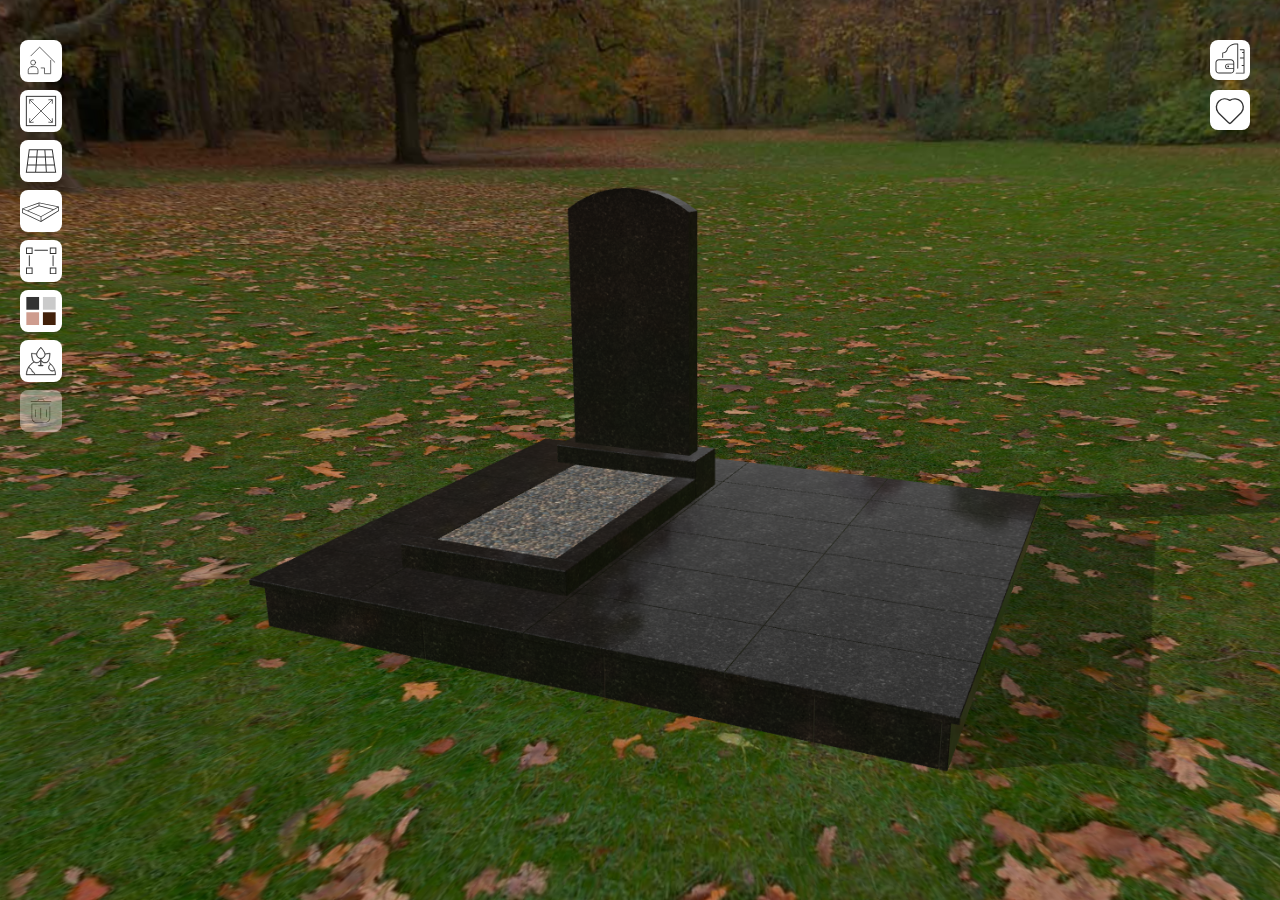
==== index.html @ 5f397a5a "fix" ====
<!DOCTYPE html>
<html lang="en">
<head>
    <meta charset="UTF-8">
    <meta name="viewport" content="width=device-width, initial-scale=1, maximum-scale=1">
    <meta http-equiv="X-UA-Compatible" content="ie=edge">
    <link rel="stylesheet" href="css/style.css">
    <link rel="stylesheet" href="css/normalize.css">
    <title></title>
</head>
<body>

<div id="container">
    <div class="main-menu-container">
        <div class="main-menu-item" id="button-favorite" data-menu="menu-section1">
            <div class="main-menu-item-icon">
                <img src="img/svg/menu1.svg" alt="1">
            </div>
            <div class="main-menu-item-desc">Личный кабинет</div>
        </div>
        <div class="main-menu-item" data-menu="menu-section2">
            <div class="main-menu-item-icon">
                <img src="img/svg/menu2.svg" alt="2">
            </div>
            <div class="main-menu-item-desc">Размер участка</div>
        </div>
        <div class="main-menu-item" data-menu="menu-section3">
            <div class="main-menu-item-icon">
                <img src="img/svg/menu3.svg" alt="3">
            </div>
            <div class="main-menu-item-desc">Раскладка плитки</div>
        </div>
        <div class="main-menu-item" data-menu="menu-section4">
            <div class="main-menu-item-icon">
                <img src="img/svg/menu4.svg" alt="4">
            </div>
            <div class="main-menu-item-desc">Торец заливки</div>
        </div>
        <div class="main-menu-item" data-menu="menu-section5">
            <div class="main-menu-item-icon">
                <img src="img/svg/menu5.svg" alt="5">
            </div>
            <div class="main-menu-item-desc">Вид ограды</div>
        </div>
        <div class="main-menu-item" data-menu="menu-section6">
            <div class="main-menu-item-icon">
                <img src="img/svg/menu6.svg" alt="6">
            </div>
            <div class="main-menu-item-desc">Цвет гранита</div>
        </div>
        <div class="main-menu-item js-toggle">
            <div class="main-menu-item-icon">
                <img src="img/svg/menu7.svg" alt="7">
            </div>
            <div class="main-menu-item-desc">Фон окружения</div>
        </div>
        <div class="main-menu-item disabled" data-menu="menu-section8">
            <div class="main-menu-item-icon">
                <img src="img/svg/menu8.svg" alt="8">
            </div>
            <div class="main-menu-item-desc">Корзина</div>
        </div>
    </div>

    <div class="menu"> 
        <div class="menu-block scroll-container" id="menu-section1">
            <div class="top-flex">
                <p class="name-text">Парфёнова Ирина Сергеевна</p>
                <button class="button-primary button-fit shad">Выйти</button>
            </div>
            <div class="input-wrapper">
                <label>Клиент <span>|</span></label>
                <input type="text" value="+7 (925) 145-89-29" placeholder="+7 (925) 145-89-29">
            </div>
            <button class="button-primary button-fit">Начать работу с клиентом</button>
            <div class="favorite-accordion">
                <div class="favorite-accordion-head">
                    <img src="img/svg/favlg.svg" alt="">
                    <p>Избранное клиента</p>
                    <img class="rotate-chev" src="img/svg/chevron.svg" alt="">
                </div>
                <div class="favorite-accordion-dropdown scroll-container">
                    <div class="favorite-accordion-item">
                        <div class="favorite-accordion-info">
                            <img src="img/prev-item.png" alt="" class="prev">
                            <div>
                                <p>№00000000</p>
                                <p>г. Нижний новгород</p>
                            </div>
                            <span>ПР №123</span>
                        </div>
                        <div class="absolute-loader active">
                            <div class="loader-line"></div>
                        </div>
                        <div class="favorite-accordion-actions">
                            <button class="icon-button">
                                <img src="img/svg/1C-icon.svg" alt="Предрасчет">
                                Предрасчет
                            </button>
                            <button class="icon-button disabled">
                                <img class="sm" src="img/svg/share-icon.svg" alt="Отправить клиенту">
                                Отправить клиенту
                            </button>
                            <button class="icon-button">
                                <img src="img/svg/delete.svg" alt="Удалить">
                                Удалить
                            </button>
                        </div>
                        <div class="favorite-accordion-price">                        
                            <button class="price-visible-button"></button>
                            <div class="favorite-item-price">
                                <span class="price">119 781 ₽</span>
                                <span class="price-prev">160 915 ₽</span>
                                <span class="price-act">- 13 751 ₽</span>
                                <span class="price-percent">- 25 %</span>
                            </div>
                        </div>
                        <div class="favorite-accordion-input">
                            <div class="input-wrapper input-border">
                                <label>Комментарий <span>|</span></label>
                                <input type="text" value="клиент ушел подумать" placeholder="" readonly>
                            </div>
                            <div class="textarea-wrapper">
                                <textarea class="textarea" rows="6" maxlength="255"></textarea>
                                <div class="char-counter">0/255</div>
                            </div>
                        </div>
                    </div>
                    <div class="separate"></div>
                    <div class="favorite-accordion-item">
                        <div class="favorite-accordion-info">
                            <img src="img/prev-item.png" alt="" class="prev">
                            <div>
                                <p>№00000000</p>
                                <p>г. Нижний новгород</p>
                            </div>
                            <span class="edit">ПР №___</span>
                        </div>
                        <div class="absolute-loader">
                            <div class="loader-line"></div>
                        </div>
                        <div class="favorite-accordion-actions">
                            <button class="icon-button">
                                <img src="img/svg/1C-icon.svg" alt="Предрасчет">
                                Предрасчет
                            </button>
                            <button class="icon-button disabled">
                                <img class="sm" src="img/svg/share-icon.svg" alt="Отправить клиенту">
                                Отправить клиенту
                            </button>
                            <button class="icon-button disabled">
                                <img src="img/svg/delete.svg" alt="Удалить">
                                Удалить
                            </button>
                        </div>
                        <div class="favorite-accordion-price">                        
                            <button class="price-visible-button"></button>
                            <div class="favorite-item-price">
                                <span class="price">119 781 ₽</span>
                                <span class="price-prev">160 915 ₽</span>
                                <span class="price-act">- 13 751 ₽</span>
                                <span class="price-percent">- 25 %</span>
                            </div>
                        </div>
                        <div class="favorite-accordion-input">
                            <div class="input-wrapper input-border">
                                <label>Комментарий <span>|</span></label>
                                <input type="text" value="клиент ушел подумать" placeholder="" readonly>
                            </div>
                            <div class="textarea-wrapper">
                                <textarea class="textarea" rows="6" maxlength="255"></textarea>
                                <div class="char-counter">0/255</div>
                            </div>
                        </div>
                    </div>
                    <div class="separate"></div>
                    <div class="favorite-accordion-item">
                        <div class="favorite-accordion-info">
                            <img src="img/prev-item.png" alt="" class="prev">
                            <div>
                                <p>№00000000</p>
                                <p>г. Нижний новгород</p>
                            </div>
                            <span>ПР №123</span>
                        </div>
                        <div class="absolute-loader">
                            <div class="loader-line"></div>
                        </div>
                        <div class="favorite-accordion-actions">
                            <button class="icon-button">
                                <img src="img/svg/1C-icon.svg" alt="Предрасчет">
                                Предрасчет
                            </button>
                            <button class="icon-button">
                                <img class="sm" src="img/svg/share-icon.svg" alt="Отправить клиенту">
                                Отправить клиенту
                            </button>
                            <button class="icon-button">
                                <img src="img/svg/delete.svg" alt="Удалить">
                                Удалить
                            </button>
                        </div>
                        <div class="favorite-accordion-price">                        
                            <button class="price-visible-button"></button>
                            <div class="favorite-item-price">
                                <span class="price">119 781 ₽</span>
                                <span class="price-prev">160 915 ₽</span>
                                <span class="price-act">- 13 751 ₽</span>
                                <span class="price-percent">- 25 %</span>
                            </div>
                        </div>
                        <div class="favorite-accordion-input">
                            <div class="input-wrapper input-border">
                                <label>Комментарий <span>|</span></label>
                                <input type="text" value="клиент ушел подумать" placeholder="" readonly>
                            </div>
                            <div class="textarea-wrapper">
                                <textarea class="textarea" rows="7" maxlength="255"></textarea>
                                <div class="char-counter">0/255</div>
                            </div>
                        </div>
                    </div>
                </div>
            </div>
        </div>

        <div class="menu-block scroll-container" id="menu-section2">
            <div class="top-flex">
                <p class="menu-title">Размер участка</p>
            </div>
            <div class="scroll-container">
                <div class="radio-item">
                    <input type="radio" name="ms2-i1" id="ms2-i1" class="hidden">
                    <label for="ms2-i1" class="radio-content">120х180</label>
                </div>
                <div class="radio-item">
                    <input type="radio" name="ms2-i1" id="ms2-i2" class="hidden">
                    <label for="ms2-i2" class="radio-content">120х210</label>
                </div>
                <div class="radio-item">
                    <input type="radio" name="ms2-i1" id="ms2-i3" class="hidden">
                    <label for="ms2-i3" class="radio-content">150х200</label>
                </div>
                <div class="radio-item">
                    <input type="radio" name="ms2-i1" id="ms2-i4" class="hidden">
                    <label for="ms2-i4" class="radio-content">150х240</label>
                </div>
                <div class="radio-item">
                    <input type="radio" name="ms2-i1" id="ms2-i5" class="hidden">
                    <label for="ms2-i5" class="radio-content">180х200</label>
                </div>
                <div class="radio-item">
                    <input type="radio" name="ms2-i1" id="ms2-i6" class="hidden">
                    <label for="ms2-i6" class="radio-content">180х210</label>
                </div>
                <div class="radio-item">
                    <input type="radio" name="ms2-i1" id="ms2-i7" class="hidden">
                    <label for="ms2-i7" class="radio-content">180х220</label>
                </div>
                <div class="radio-item">
                    <input type="radio" name="ms2-i1" id="ms2-i8" class="hidden">
                    <label for="ms2-i8" class="radio-content">180х240</label>
                </div>
                <div class="radio-item">
                    <input type="radio" name="ms2-i1" id="ms2-i9" class="hidden">
                    <label for="ms2-i9" class="radio-content">200х200</label>
                </div>
                <div class="radio-item">
                    <input type="radio" name="ms2-i1" id="ms2-i10" class="hidden">
                    <label for="ms2-i10" class="radio-content">200х250</label>
                </div>
                <div class="radio-item">
                    <input type="radio" name="ms2-i1" id="ms2-i11" class="hidden">
                    <label for="ms2-i11" class="radio-content">210х180</label>
                </div>
                <div class="radio-item">
                    <input type="radio" name="ms2-i1" id="ms2-i12" class="hidden">
                    <label for="ms2-i12" class="radio-content">210х240</label>
                </div>
                <div class="radio-item">
                    <input type="radio" name="ms2-i1" id="ms2-i13" class="hidden">
                    <label for="ms2-i13" class="radio-content">210х300</label>
                </div>
                <div class="radio-item">
                    <input type="radio" name="ms2-i1" id="ms2-i14" class="hidden">
                    <label for="ms2-i14" class="radio-content">220х180</label>
                </div>
                <div class="radio-item">
                    <input type="radio" name="ms2-i1" id="ms2-i15" class="hidden">
                    <label for="ms2-i15" class="radio-content">220х220</label>
                </div>
                <div class="radio-item">
                    <input type="radio" name="ms2-i1" id="ms2-i16" class="hidden">
                    <label for="ms2-i16" class="radio-content">240х240</label>
                </div>
                <div class="radio-item">
                    <input type="radio" name="ms2-i1" id="ms2-i17" class="hidden">
                    <label for="ms2-i17" class="radio-content">240х300</label>
                </div>
                <div class="radio-item">
                    <input type="radio" name="ms2-i1" id="ms2-i18" class="hidden">
                    <label for="ms2-i18" class="radio-content">300х210</label>
                </div>
                <div class="radio-item">
                    <input type="radio" name="ms2-i1" id="ms2-i19" class="hidden">
                    <label for="ms2-i19" class="radio-content">90х180</label>
                </div>
                <div class="radio-item">
                    <input type="radio" name="ms2-i1" id="ms2-i20" class="hidden">
                    <label for="ms2-i20" class="radio-content">ГБ</label>
                </div>
                <div class="radio-item">
                    <input type="radio" name="ms2-i1" id="ms2-i21" class="hidden">
                    <label for="ms2-i21" class="radio-content">тестовый</label>
                </div>
            </div>
        </div>

        <div class="menu-block scroll-container" id="menu-section3">
            <div class="top-flex">
                <p class="menu-title">Раскладка плитки</p>
            </div>
            <div class="scroll-container">
                <div class="accordion">
                    <div class="accordion-head">
                        <span>240х300 Плитка SLOTTED</span>
                    </div>
                    <div class="accordion-dropdown">            
                       <div class="radio-item">
                            <input type="radio" name="ms3-i1" id="ms3-i1" class="hidden">
                            <label for="ms3-i1" class="radio-content">
                                240х300 Плитка стиль1 SLOTTED
                                <img src="https://test3d.danila-master.ru/uploads/images/86804ac9a585e7fa41c1060f35cc30b1.png" alt="">
                            </label>
                        </div>
                        <div class="radio-item">
                            <input type="radio" name="ms3-i1" id="ms3-i2" class="hidden">
                            <label for="ms3-i2" class="radio-content">
                                240х300 Плитка стиль2 SLOTTED
                                <img src="https://test3d.danila-master.ru/uploads/images/86804ac9a585e7fa41c1060f35cc30b1.png" alt="">
                            </label>
                        </div>
                        <div class="radio-item">
                            <input type="radio" name="ms3-i1" id="ms3-i3" class="hidden">
                            <label for="ms3-i3" class="radio-content">
                                240х300 Плитка стиль1 отзеркален SLOTTED
                                <img src="https://test3d.danila-master.ru/uploads/images/86804ac9a585e7fa41c1060f35cc30b1.png" alt="">
                            </label>
                        </div>
                        <div class="radio-item">
                            <input type="radio" name="ms3-i1" id="ms3-i4" class="hidden">
                            <label for="ms3-i4" class="radio-content">
                                240х300 Плитка стиль1 SLOTTED
                                <img src="https://test3d.danila-master.ru/uploads/images/86804ac9a585e7fa41c1060f35cc30b1.png" alt="">
                            </label>
                        </div>
                        <div class="radio-item">
                            <input type="radio" name="ms3-i1" id="ms3-i5" class="hidden">
                            <label for="ms3-i5" class="radio-content">
                                240х300 Плитка стиль3 SLOTTED
                                <img src="https://test3d.danila-master.ru/uploads/images/86804ac9a585e7fa41c1060f35cc30b1.png" alt="">
                            </label>
                        </div>
                        <div class="radio-item">
                            <input type="radio" name="ms3-i1" id="ms3-i6" class="hidden">
                            <label for="ms3-i6" class="radio-content">
                                240х300 Плитка стиль2 SLOTTED
                                <img src="https://test3d.danila-master.ru/uploads/images/86804ac9a585e7fa41c1060f35cc30b1.png" alt="">
                            </label>
                        </div>  
                    </div>
                </div> 
            </div>      
        </div>

        <div class="menu-block scroll-container" id="menu-section4">
            <div class="top-flex">
                <p class="menu-title">Торец заливки</p>
            </div>
            <div class="scroll-container">
                <div class="radio-item">
                    <input type="radio" name="ms4-i1" id="ms4-i1" class="hidden">
                    <label for="ms4-i1" class="radio-content">240х300 облицовка плиткой</label>
                </div>
                <div class="radio-item">
                    <input type="radio" name="ms4-i1" id="ms4-i2" class="hidden">
                    <label for="ms4-i2" class="radio-content">240х300 без облицовки</label>
                </div> 
            </div>  
        </div>

        <div class="menu-block scroll-container" id="menu-section5">
            <div class="menu-block-inner">
                <div class="filter-head">
                    <div class="filter-icon">
                        <img src="img/svg/filter-icon.svg" alt="Фильтр">
                        <span class="filter-count">2</span>
                    </div>
                    <div class="filter-head-text">
                        <span>Открыть фильтр</span>
                        <span>Закрыть фильтр</span>
                    </div>
                    <div class="filter-result-count">
                        <span class="result-count">0 результатов</span>
                        <img src="img/svg/arrow-select.svg" alt="arr">
                    </div>
                </div>
                <div class="filter-form">
                    <form>
                        <div class="form-overflow">
                            <fieldset>
                                <div class="field-head">
                                    <h3>Тип ограды</h3><input class="reset-fieldset" type="reset" value="Сбросить"><img src="img/svg/arrow-select.svg" alt="arr"></div>
                                <div class="field-content">
                                    <div class="field-content-item"><input id="filter_8_0_0" data-filter-id="1" data-id="48" type="checkbox"><label for="filter_8_0_0"><img src="https://test3d.danila-master.ru/uploads/images/tip-ogrady_polnaya_0.png" <span="">Полная</label></div>
                                    <div class="field-content-item"><input id="filter_8_0_1" data-filter-id="1" data-id="49" type="checkbox"><label for="filter_8_0_1"><img src="https://test3d.danila-master.ru/uploads/images/tip-ogrady_ugolki_1.png" <span="">Уголки</label></div>
                                    <div class="field-content-item"><input id="filter_8_0_2" data-filter-id="1" data-id="50" type="checkbox"><label for="filter_8_0_2"><img src="https://test3d.danila-master.ru/uploads/images/tip-ogrady_perila_2.png" <span="">Перила</label></div>
                                    <div class="field-content-item"><input id="filter_8_0_3" data-filter-id="1" data-id="53" type="checkbox"><label for="filter_8_0_3"><img src="https://test3d.danila-master.ru/uploads/images/tip-ogrady_p-obraznaya_3.png" <span="">П-образная</label></div>
                                    <div class="field-content-item"><input id="filter_8_0_4" data-filter-id="1" data-id="56" type="checkbox"><label for="filter_8_0_4"><img src="https://test3d.danila-master.ru/uploads/images/tip-ogrady_tolko-stolbiki_4.png" <span="">Только столбики</label></div>
                                    <div
                                        class="field-content-item"><input id="filter_8_0_5" data-filter-id="1" data-id="57" type="checkbox"><label for="filter_8_0_5"><img src="https://test3d.danila-master.ru/uploads/images/tip-ogrady_s-vxodnoj-gruppoj_5.png" <span="">С входной группой</label>
                                    </div>
                                </div>
                            </fieldset>
                            <fieldset>
                                <div class="field-head">
                                    <h3>Форма балки</h3><input class="reset-fieldset" type="reset" value="Сбросить"><img src="img/svg/arrow-select.svg" alt="arr"></div>
                                <div class="field-content">
                                    <div class="field-content-item"><input id="filter_8_1_0" data-filter-id="2" data-id="51" type="radio" name="filter_8_1"><label for="filter_8_1_0"><span>Прямая</span></label></div>
                                    <div class="field-content-item"><input id="filter_8_1_1" data-filter-id="2" data-id="52" type="radio" name="filter_8_1"><label for="filter_8_1_1"><span>Фигурная</span></label></div>
                                </div>
                            </fieldset>
                            <fieldset>
                                <div class="field-head">
                                    <h3>Крепление балки</h3><input class="reset-fieldset" type="reset" value="Сбросить"><img src="img/svg/arrow-select.svg" alt="arr"></div>
                                <div class="field-content">
                                    <div class="field-content-item"><input id="filter_8_2_0" data-filter-id="3" data-id="58" type="checkbox"><label for="filter_8_2_0"><span>На плитке</span></label></div>
                                    <div class="field-content-item"><input id="filter_8_2_1" data-filter-id="3" data-id="59" type="checkbox"><label for="filter_8_2_1"><span>В подвес</span></label></div>
                                    <div class="field-content-item"><input id="filter_8_2_2" data-filter-id="3" data-id="60" type="checkbox"><label for="filter_8_2_2"><span>В два ряда</span></label></div>
                                </div>
                            </fieldset>
                            <fieldset>
                                <div class="field-head">
                                    <h3>Столбики</h3><input class="reset-fieldset" type="reset" value="Сбросить"><img src="img/svg/arrow-select.svg" alt="arr"></div>
                                <div class="field-content">
                                    <div class="field-content-item"><input id="filter_8_3_0" data-filter-id="4" data-id="61" type="checkbox"><label for="filter_8_3_0"><span>Без столбиков</span></label></div>
                                    <div class="field-content-item"><input id="filter_8_3_1" data-filter-id="4" data-id="62" type="checkbox"><label for="filter_8_3_1"><span>Без откосов</span></label></div>
                                    <div class="field-content-item"><input id="filter_8_3_2" data-filter-id="4" data-id="63" type="checkbox"><label for="filter_8_3_2"><span>С откосами</span></label></div>
                                </div>
                            </fieldset>
                            <fieldset>
                                <div class="field-head">
                                    <h3>Стол / Лавочка</h3><input class="reset-fieldset" type="reset" value="Сбросить"><img src="img/svg/arrow-select.svg" alt="arr"></div>
                                <div class="field-content">
                                    <div class="field-content-item"><input id="filter_8_4_0" data-filter-id="5" data-id="64" type="radio" name="filter_8_4"><label for="filter_8_4_0"><span>Есть</span></label></div>
                                    <div class="field-content-item"><input id="filter_8_4_1" data-filter-id="5" data-id="65" type="radio" name="filter_8_4"><label for="filter_8_4_1"><span>Нет</span></label></div>
                                </div>
                            </fieldset>
                            <fieldset>
                                <div class="field-head">
                                    <h3>Шары</h3><input class="reset-fieldset active" type="reset" value="Сбросить"><img src="img/svg/arrow-select.svg" alt="arr"></div>
                                <div class="field-content">
                                    <div class="field-content-item"><input id="filter_8_5_0" data-filter-id="6" data-id="46" type="radio" name="filter_8_5"><label for="filter_8_5_0"><span>Есть</span></label></div>
                                    <div class="field-content-item"><input id="filter_8_5_1" data-filter-id="6" data-id="47" type="radio" name="filter_8_5"><label for="filter_8_5_1"><span>Нет</span></label></div>
                                </div>
                            </fieldset>
                            <fieldset>
                                <div class="field-head">
                                    <h3>Калитка</h3><input class="reset-fieldset active" type="reset" value="Сбросить"><img src="img/svg/arrow-select.svg" alt="arr"></div>
                                <div class="field-content">
                                    <div class="field-content-item"><input id="filter_8_6_0" data-filter-id="7" data-id="54" type="radio" name="filter_8_6"><label for="filter_8_6_0"><span>Есть</span></label></div>
                                    <div class="field-content-item"><input id="filter_8_6_1" data-filter-id="7" data-id="55" type="radio" name="filter_8_6"><label for="filter_8_6_1"><span>Нет</span></label></div>
                                </div>
                            </fieldset>
                    </div>
                    <div class="form-action">
                        <div class="accept-filter">Применить</div>
                        <input class="reset-filter" type="reset" value="Сбросить всё">
                    </div>
                </form>
                </div>
                <div class="menu-scroll">
                    <div class="radio-item">
                        <input type="radio" name="ms5-i1" id="ms5-i1" class="hidden">
                        <label for="ms5-i1" class="radio-content">
                            <img src="https://test3d.danila-master.ru/uploads/images/6feb339fbfc9281bc091f79b1a52a9ed.png" alt="">
                            2201804 перила 180х220х40
                        </label>
                    </div>
                    <div class="radio-item">
                        <input type="radio" name="ms5-i1" id="ms5-i2" class="hidden">
                        <label for="ms5-i2" class="radio-content">
                            <img src="https://test3d.danila-master.ru/uploads/images/ba093c80cc3328e28f5a382693def1e4.png" alt="">
                            2201805 П-образная 180х220х40
                        </label>
                    </div> 
                    <div class="radio-item">
                        <input type="radio" name="ms5-i1" id="ms5-i3" class="hidden">
                        <label for="ms5-i3" class="radio-content">
                            <img src="https://test3d.danila-master.ru/uploads/images/8c02a76e004f5f04732fc6ba1a618024.png" alt="">
                            2201806 полная 180х220х40
                        </label>
                    </div> 
                    <div class="radio-item">
                        <input type="radio" name="ms5-i1" id="ms5-i4" class="hidden">
                        <label for="ms5-i4" class="radio-content">
                            <img src="https://test3d.danila-master.ru/uploads/images/640ec5e78c3fec9cd3f0d9a5182bddbd.png" alt="">
                            2201807 входная группа 180х220х40
                        </label>
                    </div> 
                    <div class="radio-item">
                        <input type="radio" name="ms5-i1" id="ms5-i5" class="hidden">
                        <label for="ms5-i5" class="radio-content">
                            <img src="https://test3d.danila-master.ru/uploads/images/a9ac281418b9ad86ec18fe6160aca9be.png" alt="">
                            2201808 уголки 180х220х40
                        </label>
                    </div> 
                    <div class="radio-item">
                        <input type="radio" name="ms5-i1" id="ms5-i6" class="hidden">
                        <label for="ms5-i6" class="radio-content">
                            <img src="https://test3d.danila-master.ru/uploads/images/cb4f65076ad309bb0af03d40162bea74.png" alt="">
                            2201809 перила 180х220х40
                        </label>
                    </div> 
                </div>
            </div>
        </div>

        <div class="menu-block scroll-container" id="menu-section6">
            <div class="top-flex">
                <p class="menu-title">Плитка</p>
            </div>  
            <div class="material-actions">                
                <div class="radio-item">
                    <input type="radio" name="ms51-i1" id="ms51-i1" class="hidden" checked>
                    <label for="ms51-i1" class="radio-content">Один материал</label>
                </div>             
                <div class="radio-item">
                    <input type="radio" name="ms51-i1" id="ms51-i2" class="hidden">
                    <label for="ms51-i2" class="radio-content">Разный материал</label>
                </div> 
            </div>
            <div class="scroll-container no-spacing">
                <div class="accordion">
                    <div class="accordion-head">
                        <span>Все детали</span>
                    </div>
                    <div class="accordion-dropdown">            
                        <div class="radio-item">
                            <input type="radio" name="ms52-i1" id="ms52-i1" class="hidden">
                            <label for="ms52-i1" class="radio-content radio-row">
                                <img src="img/material0.png" alt="">
                                Гиббро
                            </label>
                        </div>            
                        <div class="radio-item">
                            <input type="radio" name="ms52-i1" id="ms52-i2" class="hidden">
                            <label for="ms52-i2" class="radio-content radio-row">
                                <img src="img/material1.png" alt="">
                                Винга
                            </label>
                        </div>            
                        <div class="radio-item">
                            <input type="radio" name="ms52-i1" id="ms52-i3" class="hidden">
                            <label for="ms52-i3" class="radio-content radio-row">
                                <img src="img/material2.png" alt="">
                                Димовский
                            </label>
                        </div>           
                        <div class="radio-item">
                            <input type="radio" name="ms52-i1" id="ms52-i4" class="hidden">
                            <label for="ms52-i4" class="radio-content radio-row">
                                <img src="img/material3.png" alt="">
                                Мансуровский
                            </label>
                        </div>    
                        
                    </div>
                </div>
                <div class="accordion">
                    <div class="accordion-head">
                        <span>Затирка</span>
                    </div>
                    <div class="accordion-dropdown">            
                        <div class="radio-item">
                            <input type="radio" name="ms53-i1" id="ms53-i1" class="hidden">
                            <label for="ms53-i1" class="radio-content radio-row">
                                <img src="img/material0.png" alt="">
                                Гиббро
                            </label>
                        </div>            
                        <div class="radio-item">
                            <input type="radio" name="ms53-i1" id="ms53-i2" class="hidden">
                            <label for="ms53-i2" class="radio-content radio-row">
                                <img src="img/material1.png" alt="">
                                Винга
                            </label>
                        </div>            
                        <div class="radio-item">
                            <input type="radio" name="ms53-i1" id="ms53-i3" class="hidden">
                            <label for="ms53-i3" class="radio-content radio-row">
                                <img src="img/material2.png" alt="">
                                Димовский
                            </label>
                        </div>           
                        <div class="radio-item">
                            <input type="radio" name="ms53-i1" id="ms53-i4" class="hidden">
                            <label for="ms53-i4" class="radio-content radio-row">
                                <img src="img/material3.png" alt="">
                                Мансуровский
                            </label>
                        </div>    
                        
                    </div>
                </div>
            </div>        
        </div>

        <div class="menu-block scroll-container" id="menu-section8">
            <div class="top-flex">
                <p class="menu-title">Корзина</p>
            </div>
            
        </div>
    </div>



    <div class="basket-container">
        <div class="basket-head">
            <span>Состав комплекта:</span>
            <div class="basket-select">
                <input type="text" class="basket-input" placeholder="Подразделение выдачи">
                <button>x</button>
            </div>
            <button class="price-visible-button" id="price-visible-button"></button>
            <ul class="basket-select-dropdown">  
                <li>Великий Новгород</li>
                <li>Владимир</li>
                <li>Волгоград</li>
                <li>Воронеж</li>
                <li>Екатеринбург</li>
                <li>Иваново</li>
                <li>Ижевск</li>
                <li>Казань</li>
                <li>Кемерово</li>
                <li>Краснодар</li>
                <li>Липецк</li>
                <li>Москва</li>
                <li>Нижний Новгород</li>
                <li>Новосибирск</li>
                <li>Орёл</li>
                <li>Оренбург</li>
                <li>Пенза</li>
                <li>Пермь</li>
                <li>Ростов-на-Дону</li>
                <li>Рязань</li>
                <li>Самара</li>
                <li>Санкт-Петербург</li>
                <li>Саратов</li>
            </ul>
        </div>
        <div class="basket-inner">
            <div class="basket-item">
                <div class="basket-item-info">
                    <span class="basket-item-title">Элемент комплекса Балка горизонтальная прямая 10*8*85 4х</span>
                    <span class="basket-item-count">7 шт</span>
                </div>
                <div class="basket-item-price">
                    <span class="price">119 781 ₽</span>
                    <span class="price-prev">160 915 ₽</span>
                    <span class="price-act">- 13 751 ₽</span>
                    <span class="price-percent">- 25 %</span>
                </div>
            </div>
            <div class="basket-item">
                <div class="basket-item-info">
                    <span class="basket-item-title">Элемент комплекса Балка горизонтальная прямая 10*8*85 4х</span>
                    <span class="basket-item-count">7 шт</span>
                </div>
                <div class="basket-item-price">
                    <span class="price">119 781 ₽</span>
                    <span class="price-prev">160 915 ₽</span>
                    <span class="price-act">- 13 751 ₽</span>
                    <span class="price-percent">- 25 %</span>
                </div>
            </div>
            <div class="basket-item">
                <div class="basket-item-info">
                    <span class="basket-item-title">Элемент комплекса Шар 10*8*85 4х</span>
                    <span class="basket-item-count">2 шт</span>
                </div>
                <div class="basket-item-price">
                    <span class="price">39 781 ₽</span>
                    <span class="price-prev">60 915 ₽</span>
                    <span class="price-act">- 3 751 ₽</span>
                    <span class="price-percent">- 7 %</span>
                </div>
            </div>
        </div>
        <div class="basket-total">
            <p class="total-price">
                Итого:
                <span id="total-price">69 781</span> ₽                    
            </p>
            <span class="price-prev">156 915 ₽</span>
            <span class="price-act">- 36 715 ₽</span>
            <span class="price-percent">- 35 %</span>
        </div>
    </div>
    
    <div class="base-actions">
        <button class="base-action-button basket-button" id="basket-button">
            <img src="img/svg/icon_sostav.svg" alt="Image" width="30">
            <div class="main-menu-item-desc right-side">Показать состав благоустройства</div>            
        </button>
        <button class="base-action-button favorite-button" id="favorite-button">
            <svg width="25" height="25" viewBox="0 0 26 21" fill="none" xmlns="http://www.w3.org/2000/svg">
                <path d="M12.5051 21.6667L12.3221 21.5482C12.0781 21.3704 11.8341 21.1926 11.5901 21.0148L4.3316 13.963C4.20961 13.8445 4.14861 13.7259 4.02662 13.6074C3.90463 13.4889 3.84363 13.3704 3.72164 13.2519C1.89175 10.763 2.13574 7.32594 4.3316 5.13334C6.58846 3.00001 9.94325 2.76297 12.5051 4.42223C15.0059 2.76297 18.4827 3.05927 20.6786 5.13334C22.8744 7.32594 23.1184 10.763 21.2276 13.1926C21.0446 13.4296 20.8616 13.6667 20.6786 13.9037L13.42 21.0148C13.298 21.1333 13.1761 21.1926 13.0541 21.3111C12.9321 21.4296 12.8101 21.4889 12.6881 21.6074L12.5051 21.6667Z" fill="#FFFFFF" stroke="#333333"/>
            </svg>
            <div class="main-menu-item-desc right-side hover-remove">Удалить из избранного</div>
            <div class="main-menu-item-desc right-side hover-add">Добавить в избранное</div>
        </button>
    </div>
</div>

<script src="js/index.js"></script>
</body>
</html>
---- css/style.css ----
@import "../font/font.css";

body{
    overflow: hidden;
}
body {
    background-image: url('../img/bg.png');
    background-size: cover;
}
.hidden {
    display: none !important;
}

.disabled {
    pointer-events: none !important;
    opacity: 0.4 !important;
}
#container{
    width: 100%;
    height: 100vh;
}

.menu-title {
    font-size: 20px;
}
.main-menu-container {
    display: flex;
    flex-direction: column;
    gap: 8px;
    position: fixed;
    top: 40px;
    left: 20px;
}

.main-menu-container.active .main-menu-item-desc {
    display: none;
}

.main-menu-item-icon,
.main-menu-item-icon img {
    width: 42px;
    height: 42px;
    border-radius: 8px;
}

.main-menu-item {
    display: flex;
    align-items: center;
    max-width: 42px;
    position: relative;
    gap: 16px;
    background-color: #ffffff;
    cursor: pointer;
    border-radius: 8px;
}

.main-menu-item.active {
    background-color: #e6e8ef;
}

.main-menu-item-desc {
    width: 200px;
    height: 42px;
    background-color: #FFFFFF;
    box-shadow: 6px 6px 10px rgba(0, 0, 0, 0.2);
    border-radius: 8px;
    display: flex;
    position: absolute;
    top: 0;
    left: 50px;
    align-items: center;
    justify-content: center;
    opacity: 0;
    pointer-events: none;
    font-size: 16px;
    transform: translateX(5px) translateY(3px);
}
.main-menu-item-desc.right-side {
    transform: translateX(-5px) translateY(-3px);
    right: 50px;
    left: auto;    
}
.main-menu-item:hover .main-menu-item-desc,
.basket-button:hover .main-menu-item-desc,
.favorite-button:hover .main-menu-item-desc  {
    opacity: 1;
    pointer-events: none;
    transform: translateX(0px) translateY(0px);
    transition: 0.3s ease-in-out;
    transition-delay: 0.3s;
}

.favorite-button.active:hover .main-menu-item-desc.hover-add {
    z-index: -1;
}



.main-menu-container:has(.active[data-menu]) .main-menu-item:hover .main-menu-item-desc {
    display: none;
}


.basket-container {
    display: flex;
    flex-direction: column;
    gap: 20px;
    padding: 26px 30px;
    background-color: rgba(255, 255, 255, 0.7);
    position: fixed;
    z-index: 22;
    top: 0;
    right: -550px;
    width: 100%;
    max-width: 550px;
    transition: right 0.4s ease-in-out;
    pointer-events: none;
    height: 100dvh;
}

.basket-container.active {
    right: 0px;
    pointer-events: all;
}


.basket-head {
    position: relative;
    display: flex;
    align-items: center;
    gap: 30px;
    padding: 0 0 24px;
    border-bottom: 1px solid #000;
}

.basket-select {
    position: relative;
    width: 100%;
    max-width: 260px;
}

.basket-select button {
    position: absolute;
    top: 5px;
    height: 10px;
    width: 10px;
    background-color: transparent;
    right: 10px;
    font-size: 16px;
    color: #333333;
    cursor: pointer;
    display: none;
}

.basket-select button.active {
    display: block;
}

.basket-input {
    padding: 10px 20px;
    background-color: #f7f6f6;
    width: 100%;
}

.basket-input::placeholder {
    opacity: 1;
}
.basket-input:focus::placeholder {
    opacity: 0;
}

.basket-select-dropdown {
    display: none;
    position: absolute;
    flex-direction: column;
    top: 62px;
    left: -30px;
    width: calc(100% + 60px);
    height: calc(100dvh - 110px);
    background-color: #FCFCFC;
    padding: 20px 30px;
    gap: 10px;
    overflow-y: auto;
    overflow-x: hidden;
}

.basket-select-dropdown li {
    cursor: pointer;
    font-size: 14px;
}

.basket-select-dropdown li span {
    font-weight: 700;
}

.basket-select-dropdown.active {
    display: flex;
}



.basket-inner {
    display: flex;
    flex-direction: column;
    gap: 26px;
    overflow-x: hidden;
    overflow-y: auto;
    max-height: calc(100dvh - 192px);
    height: calc(100dvh - 192px);
}



.basket-item {
    display: flex;
    flex-direction: column;
    gap: 12px;
}


.basket-item-info {
    display: grid;
    grid-template-columns: 1fr 50px;
    align-items: center;
    gap: 20px;
    cursor: pointer;
}

.basket-item-title {
    padding: 12px 20px;
    text-align: center;
    background-color: #F7F6F6;
    border-radius: 6px;
    font-size: 14px;
    transition: background-color 0.1s ease-in-out; 
}

.radio-item {
    cursor: pointer;
    width: 100%;
}

.radio-content {
    cursor: pointer;
    width: 100%;
    display: flex;
    flex-direction: column;
    align-items: flex-start;
    gap: 6px;
    padding: 8px;
    background-color: transparent;
    border-radius: 4px;
}

.radio-content.radio-row {
    flex-direction: row;
    align-items: center;
    gap: 10px;
}

.radio-content img {
    max-height: 170px;
    object-fit: contain;
}

.radio-item input:checked + .radio-content {
    background-color: rgba(255, 255, 255, 0.6);
    background-image: url("data:image/svg+xml,%3Csvg xmlns='http://www.w3.org/2000/svg' viewBox='0 0 24 24' width='24px' height='24px'%3E%3Cpath d='M 19.980469 5.9902344 A 1.0001 1.0001 0 0 0 19.292969 6.2929688 L 9 16.585938 L 5.7070312 13.292969 A 1.0001 1.0001 0 1 0 4.2929688 14.707031 L 8.2929688 18.707031 A 1.0001 1.0001 0 0 0 9.7070312 18.707031 L 20.707031 7.7070312 A 1.0001 1.0001 0 0 0 19.980469 5.9902344 z'/%3E%3C/svg%3E");
    background-repeat: no-repeat;
    background-size: 20px;
    background-position: bottom 8px right 10px;
}

.radio-item input:checked + .radio-content.radio-row {
    background-position: center right 10px;    
}

.basket-item-info.active .basket-item-title {
    background-color: #E6E8EF;
}

.basket-item-count {
    font-size: 14px;
}

.basket-item .basket-item-price {
    display: none;
    align-items: center;
    gap: 16px;
}

.basket-inner.js-price-visible .basket-item .basket-item-price {
    display: flex;
}

.basket-item-price .price,
.favorite-item-price .price {
    font-size: 16px;
}
.basket-item-price .price-prev,
.favorite-item-price .price-prev {
    font-size: 14px;
    color: #B2B2B2;
    text-decoration: line-through;
}

.basket-item-price .price-act,
.favorite-item-price .price-act {
    font-size: 14px;
    padding: 4px 16px;
    background-color: #E6E8EF;
    border-radius: 16px;
}

.basket-item-price .price-percent,
.favorite-item-price .price-percent {
    font-size: 14px;
    padding: 4px 10px; 
    background-color: #323232;   
    color: #FFFFFF;
    border-radius: 16px;
}

.basket-total {
    display: flex;
    align-items: center;
    gap: 20px;
    height: 45px;
    padding-top: 6px;
}

.basket-total .total-price {
    font-size: 21px;
}

.basket-total .price-prev {
    font-size: 16px;
    color: #B2B2B2;
    text-decoration: line-through;
}

.basket-total .price-act {
    font-size: 16px;
    padding: 4px 16px;
    background-color: #E6E8EF;
    border-radius: 16px;
}

.basket-total .price-percent {
    font-size: 16px;
    padding: 4px 10px; 
    background-color: #E6803D;   
    color: #FFFFFF;
    border-radius: 16px;
}

.favorite-item {
    background-color: #FFFFFF;
    cursor: pointer;
    border: none;
    outline: none;
    position: absolute;
    display: flex;
    align-items: center;
    justify-content: flex-end;
    max-width: 38px;
    gap: 10px;
    background-color: #FFFFFF;
    z-index: 2;
    padding: 1px;
    top: 40px;
    right: 70px;
    border-radius: 4px;
    transition: right 0.4s ease-in-out;
}


.base-actions {
    display: flex;
    flex-direction: column;
    gap: 10px;
    position: fixed;
    top: 40px;
    right: 30px;
    transition: right 0.4s ease-in-out;
}

.base-actions.active {
    right: 560px;
}

.base-action-button {
    cursor: pointer;
    border: none;
    outline: none;
    background-color: #FFFFFF;
    max-width: 40px;
    width: 40px;
    height: 40px;
    padding: 1px;
    border-radius: 8px;
    display: block;
    position: relative;
}

.basket-button:hover {
    background-color: #F6F6F6;
}

.favorite-button svg {
    width: 35px;
    height: 35px;
}
.favorite-button svg path {
    transition: 0.1s ease-in-out;
}

.favorite-button.active svg path,
.favorite-button.active:hover svg path {
    fill: #333333;
    stroke: #333333;
}
.favorite-button:hover svg path {
    fill: #E6E8EF;
    stroke: #E6E8EF;
}
.material-actions {
    display: flex;
    flex-direction: column;
    gap: 10px;
}

.scroll-container {
    display: flex;
    flex-direction: column;
    gap: 20px;
    overflow-x: hidden;
    overflow-y: auto;
    height: calc(100dvh - 60px);
}

.scroll-container.no-spacing {
    gap: 0px;    
}

.menu-block,
.menu-block.scroll-container {
    position: fixed;
    top: 0px;
    left: 80px;
    width: 480px;
    background-color: rgba(255, 255, 255, 0.7);
    padding: 20px 30px 5px;
    display: none;
    z-index: 23;
    height: 100dvh;
    overflow-x: hidden;
    overflow-y: auto;
}

.menu-block.active {
    display: flex;
}

.favorite-accordion-head {
    display: flex;
    gap: 16px;
    align-items: center;
    padding: 10px 20px;
    border-radius: 5px;
    background-color: #fff;
    transition: background-color 300ms ease-in-out;
    cursor: pointer;
    position: relative;
}

.absolute-loader {
    display: flex;
    width: 100%;
    height: 4px;
    background-color: #737373;
    border-radius: 4px;
    position: relative;
    opacity: 0;
}

.loader-line {
    width: 0%;
    height: 4px;
    left: 0;
    border-radius: 4px;
    position: absolute;
    background-color: #d1d1d1;
    animation: loader 2s infinite linear;
}

.absolute-loader.active {
    opacity: 0.9;
}

.absolute-loader.active.loader-line {
    animation: loader 2s infinite linear;
}

@keyframes loader {
    0% {
        width: 0;
        left: 0;
    }
    50% {
        width: 100%;
    }
    100% {
        width: 0;
        right: 0;
        left: auto;
    }
}

.favorite-accordion-head .rotate-chev {
    transition: transform 250ms;
    margin-left: auto;
}

.favorite-accordion.active .favorite-accordion-head {
    background-color: #E6E8EF;
}
.favorite-accordion.active .favorite-accordion-head .rotate-chev{
    transform: rotate(-90deg);
}

.favorite-accordion.active .favorite-accordion-dropdown {
    display: flex;
}

.favorite-accordion-item {
    display: flex;
    flex-direction: column;
    gap: 16px;
}

.favorite-accordion-price {
    display: flex;
    align-items: center;
    gap: 20px;
}

.favorite-item-price {
    display: none;
    align-items: center;
    gap: 5px;
}

.favorite-accordion-price.active .favorite-item-price {
    display: flex;
}

.favorite-accordion-price .price-visible-button {
    margin-left: 0;
}

.favorite-accordion-price.active .price-visible-button {
    background-image: url("data:image/svg+xml,%3Csvg version='1.1' id='Слой_1' xmlns='http://www.w3.org/2000/svg' xmlns:xlink='http://www.w3.org/1999/xlink' x='0px' y='0px' viewBox='0 0 31 38.4' style='enable-background:new 0 0 31 38.4;' xml:space='preserve'%3E%3Cstyle type='text/css'%3E .st0%7Bfill:%23333333;%7D%0A%3C/style%3E%3Cg%3E%3Cpath class='st0' d='M27,7.8h-2.8l-0.4,1H27c1.4,0,2.5,1.1,2.5,2.5v4h-8.3l-0.4,1h8.7v6.5h-9.3c-0.6,0-1.2-0.2-1.7-0.5l-0.4,0.9 c0.6,0.4,1.3,0.6,2.1,0.6h9.3v4c0,1.4-1.1,2.5-2.5,2.5H15.4l-0.4,1h12c1.9,0,3.5-1.6,3.5-3.5V11.3C30.5,9.3,28.9,7.8,27,7.8z'/%3E%3Cpath class='st0' d='M20.9,21c0.8,0,1.5-0.7,1.5-1.5c0-0.8-0.6-1.5-1.5-1.5c-0.3,0-0.6,0.1-0.9,0.3l-0.5,1.4 C19.6,20.4,20.2,21,20.9,21z'/%3E%3Cpath class='st0' d='M21.4,1l-0.9-0.4l-2.8,7.2H4c-1.9,0-3.5,1.6-3.5,3.5v16.4c0,1.9,1.6,3.5,3.5,3.5h4.4L6,37.4l0.9,0.4L21.4,1z M4,30.2c-1.4,0-2.5-1.1-2.5-2.5V11.3c0-1.4,1.1-2.5,2.5-2.5h13.3L8.8,30.2H4z'/%3E%3C/g%3E%3C/svg%3E%0A");
    width: 33px;
    background-size: 30px;
}

.favorite-accordion-dropdown {
    margin-top: 10px;
    padding: 16px;
    border-radius: 5px;
    background-color: #fff;
    display: none;
    flex-direction: column;
    gap: 20px;
    max-height: calc(100dvh - 290px);
}
.separate {
    border-top: 1px solid #000;
}
.favorite-accordion-info {
    display: flex;
    align-items: center;
    gap: 10px;
}

.favorite-accordion-info span {
    background-color: #F2F2F2;
    border-radius: 5px;
    padding: 8px 10px;
    border: 1px solid #F2F2F2;
    margin-left: auto;
}

.favorite-accordion-info span.edit {
    background-color: #fff;
}

.favorite-accordion-actions {
    display: flex;
    align-items: center;
    gap: 10px;
    justify-content: space-between;
}

.icon-button {
    background-color: transparent;
    border: none;
    display: flex;
    flex-direction: column;
    align-items: center;
    gap: 6px;
    max-width: 120px;
}

.icon-button img.sm {
    max-width: 40px;
}

.icon-button.disabled {
    pointer-events: none;
    opacity: 0.3;
}

.favorite-accordion-selects {
    display: none;
    align-items: center;
    gap: 12px;
}

.favorite-accordion-selects .button-primary {
    white-space: nowrap;
}

.favorite-accordion-input {
    display: flex;
    align-items: center;
    gap: 12px;
}

.favorite-accordion-selects.active,
.favorite-accordion-input.active {
    display: flex;
}

.favorite-accordion-input .textarea {
    border: 1px solid #333333;
    background-color: #fff;
    padding: 20px;
    border-radius: 10px;
    width: 100%;
    resize: none;
}

.textarea-wrapper {
    display: none;
    flex-direction: column;
    width: 100%;
    position: relative;
    padding-bottom: 10px;
}

.textarea-wrapper .char-counter {
    position: absolute;
    bottom: -10px;
    right: 0;
    font-size: 14px;
    color: #3b3b3b;
}

.favorite-accordion-input.active .textarea-wrapper {
    display: flex;
}

.favorite-accordion-input.active .input-wrapper {
    display: none;
}

.top-flex {
    display: flex;
    align-items: center;
    justify-content: space-between;
    gap: 10px;
}

.button-hod {
    background-color: #e6e8ef;
    border: none;
    cursor: pointer;
    width: 46px;
    height: 46px;
    padding: 4px;
    position: absolute;
    top: 40px;
    left: 40px;
}

.price-visible-button {
    background-color: transparent;
    cursor: pointer;
    border: none;
    margin-left: auto;
    outline: none;
    width: 30px;
    height: 30px;
    background-repeat: no-repeat;
    background-position: center;
    background-image: url("data:image/svg+xml,%3Csvg version='1.1' id='Слой_1' xmlns='http://www.w3.org/2000/svg' xmlns:xlink='http://www.w3.org/1999/xlink' x='0px' y='0px' viewBox='0 0 31 24.2' style='enable-background:new 0 0 31 24.2;' xml:space='preserve'%3E%3Cstyle type='text/css'%3E .st0%7Bfill:%23333333;%7D%0A%3C/style%3E%3Cg%3E%3Cpath class='st0' d='M27,0.4H4C2.1,0.4,0.5,2,0.5,3.9v16.4c0,1.9,1.6,3.5,3.5,3.5h23c1.9,0,3.5-1.6,3.5-3.5V3.9 C30.5,2,28.9,0.4,27,0.4z M27,22.8H4c-1.4,0-2.5-1.1-2.5-2.5V3.9c0-1.4,1.1-2.5,2.5-2.5h23c1.4,0,2.5,1.1,2.5,2.5v4h-9.3 c-2.3,0-4.1,1.9-4.1,4.2s1.8,4.2,4.1,4.2h9.3v4C29.5,21.7,28.4,22.8,27,22.8z M29.5,8.8v6.5h-9.3c-1.7,0-3.1-1.5-3.1-3.3 s1.4-3.3,3.1-3.3H29.5z'/%3E%3Cpath class='st0' d='M19.5,12.1c0,0.8,0.6,1.5,1.5,1.5c0.8,0,1.5-0.7,1.5-1.5c0-0.8-0.6-1.5-1.5-1.5C20.1,10.6,19.5,11.3,19.5,12.1 z'/%3E%3C/g%3E%3C/svg%3E%0A");
    transition: background-color 0.3s ease-in-out;  
}

.price-visible-button.active {
    background-image: url("data:image/svg+xml,%3Csvg version='1.1' id='Слой_1' xmlns='http://www.w3.org/2000/svg' xmlns:xlink='http://www.w3.org/1999/xlink' x='0px' y='0px' viewBox='0 0 31 38.4' style='enable-background:new 0 0 31 38.4;' xml:space='preserve'%3E%3Cstyle type='text/css'%3E .st0%7Bfill:%23333333;%7D%0A%3C/style%3E%3Cg%3E%3Cpath class='st0' d='M27,7.8h-2.8l-0.4,1H27c1.4,0,2.5,1.1,2.5,2.5v4h-8.3l-0.4,1h8.7v6.5h-9.3c-0.6,0-1.2-0.2-1.7-0.5l-0.4,0.9 c0.6,0.4,1.3,0.6,2.1,0.6h9.3v4c0,1.4-1.1,2.5-2.5,2.5H15.4l-0.4,1h12c1.9,0,3.5-1.6,3.5-3.5V11.3C30.5,9.3,28.9,7.8,27,7.8z'/%3E%3Cpath class='st0' d='M20.9,21c0.8,0,1.5-0.7,1.5-1.5c0-0.8-0.6-1.5-1.5-1.5c-0.3,0-0.6,0.1-0.9,0.3l-0.5,1.4 C19.6,20.4,20.2,21,20.9,21z'/%3E%3Cpath class='st0' d='M21.4,1l-0.9-0.4l-2.8,7.2H4c-1.9,0-3.5,1.6-3.5,3.5v16.4c0,1.9,1.6,3.5,3.5,3.5h4.4L6,37.4l0.9,0.4L21.4,1z M4,30.2c-1.4,0-2.5-1.1-2.5-2.5V11.3c0-1.4,1.1-2.5,2.5-2.5h13.3L8.8,30.2H4z'/%3E%3C/g%3E%3C/svg%3E%0A");
    width: 33px;
    background-size: 30px;
}

.basket-inner::-webkit-scrollbar {
    width: 5px;
    height: 5px;
    background: unset;
    border-radius: 10px;
}
.basket-inner::-webkit-scrollbar-thumb {
    width: 5px;
    height: 5px;
    background: #E5E5E5;
    border-radius: 10px;
}
.basket-select-dropdown::-webkit-scrollbar,
.input-wrapper-dropdown::-webkit-scrollbar {
    width: 5px;
    height: 5px;
    background: unset;
    border-radius: 10px;
}
.basket-select-dropdown::-webkit-scrollbar-thumb,
.input-wrapper-dropdown::-webkit-scrollbar-thumb {
    width: 5px;
    height: 5px;
    background: #E5E5E5;
    border-radius: 10px;
}
.menu-block-inner::-webkit-scrollbar {
    width: 5px;
    height: 5px;
    background: unset;
    border-radius: 10px;
}
.menu-block-inner::-webkit-scrollbar-thumb {
    width: 5px;
    height: 5px;
    background: #E5E5E5;
    border-radius: 10px;
}
.menu-block-inner::-webkit-scrollbar,
.menu-block-inner .menu-scroll::-webkit-scrollbar {
    width: 5px;
    height: 5px;
    background: unset;
    border-radius: 10px;
}
.menu-block-inner::-webkit-scrollbar-thumb,
.menu-block-inner .menu-scroll::-webkit-scrollbar-thumb {
    width: 5px;
    height: 5px;
    background: #E5E5E5;
    border-radius: 10px;
}
.form-overflow::-webkit-scrollbar {
    width: 5px;
    height: 5px;
    background: unset;
    border-radius: 10px;
}
.form-overflow::-webkit-scrollbar-thumb {
    width: 5px;
    height: 5px;
    background: #E5E5E5;
    border-radius: 10px;
}
.scroll-container::-webkit-scrollbar,
.accordion-dropdown::-webkit-scrollbar {
    width: 5px;
    height: 5px;
    background: unset;
    border-radius: 10px;
}

.scroll-container::-webkit-scrollbar-thumb,
.accordion-dropdown::-webkit-scrollbar-thumb {
    width: 5px;
    height: 5px;
    background: #E5E5E5;
    border-radius: 10px;
}

.favorite-accordion-selects .button-primary {
    white-space: nowrap;
}

.button-primary{
    font-size: 16px;
    padding: 10px 20px;
    width: 100%;
    background-color: #f0f0f0;
    color: #333333;
    border-radius: 8px;
    transition: background-color 300ms ease-in-out;
}

.button-send {
    font-size: 14px;
    font-weight: 500;
    padding: 20px 6px;
    width: 100%;
    background-color: #EEEEEE;
    color: #333333;
    border-radius: 8px;
    transition: background-color 300ms ease-in-out;    
}

.button-send.disabled {
    pointer-events: none;
    opacity: 0.2;
}

.button-primary.light {
    background-color: #ffffff;
}

.button-primary.shad {
    background-color: #E6E8EF;
}

.button-fit {
    width: fit-content;
}


.button-secondary {
    font-size: 16px;
    padding: 10px 20px;
    width: 100%;
    background-color: #333333;
    color: #FFFFFF;
    border-radius: 8px;
    margin-left: auto;
    transition: background-color 300ms ease-in-out;
}
.button-primary:hover {
    background-color: #333333;
    color: #fff;
}
.button-secondary:hover {
    background-color: #555555;
}


.input-wrapper {
    background-color: #E6E8EF;
    padding: 20px;
    border-radius: 10px;
    height: 58px;
    display: flex;
    align-items: center;
    width: 100%;
}

.input-wrapper.input-border {
    border: 1px solid #333333;
    background-color: #fff;
}

.input-wrapper.input-wrapper__select {
    background-color: #f7f6f6;
    padding-left: 16px;
    position: relative;
}

.input-wrapper.input-wrapper__select button {
    background-color: transparent;
    display: none;
}

.input-wrapper.input-wrapper__select button.active {
    display: block;
}



.input-wrapper-dropdown.active {
    display: flex;
}

.input-wrapper label {
    margin-right: 8px;
    white-space: nowrap;
}

.input-wrapper label span {
    color: #888888;
}

.input-wrapper.input-wrapper__select .icon-man {
    margin-right: 12px;   
}

.input-wrapper input {
    font-size: 16px;
    background-color: transparent;
    color: #888888;
    width: 100%;
}

.input-wrapper input::placeholder {
    opacity: 1;
}
.input-wrapper input:focus::placeholder {
    opacity: 0;
}

.menu-block-inner {
    overflow-y: hidden;
}
.menu-block-inner .menu-scroll {
    overflow-x: hidden;
    overflow-y: auto;
    height: calc(100vh - 130px);
}



.filter-form {
    width: 100%;
    position: absolute;
    display: none;
    left: 0;
    top: 90px;
    padding: 20px;
    z-index: 2;
    background-color: transparent;
}

.filter-head {
    display: flex;
    align-items: center;
    padding: 14px 0 20px 0;
    margin-bottom: 20px;
    border-bottom: 1px solid #333333;
    cursor: pointer;
}
.reset-fieldset {
    opacity: 0;
    pointer-events: none;
}
.reset-fieldset.active {
    opacity: 1;
    pointer-events: all;
}
.filter-head .filter-head-text span:nth-child(2) {
    display: none;
}
.filter-head.active .filter-head-text span:nth-child(1) {
    display: none;
}
.filter-head.active .filter-head-text span:nth-child(2) {
    display: block;
}

.filter-form.active {
    display: block;
}
.filter-head.active {
    display: flex;
}
.filter-icon {
    position: relative;
    width: 29px;
}
.filter-head-text {
    margin-left: 30px;
    color: #333333;
    font-size: 16px;
}
.filter-icon span {
    position: absolute;
    top: -12px;
    right: -20px;
    background-color: #000;
    color: #FFFFFF;
    border-radius: 20px;
    width: 27px;
    height: 27px;
    display: flex;
    align-items: center;
    justify-content: center;
}
.filter-result-count {
    display: flex;
    align-items: center;
    gap: 4px;
    font-size: 14px;
    color: #535353;
    margin-left: auto;
}
.filter-result-count img {
    padding-left: 6px;
}

.field-head {
    display: flex;
    align-items: center;
}

.field-head h3 {
    font-weight: 500;
    font-size: 16px;
    font-family: "Inter", sans-serif;
}

.field-head input {
    margin: 0 8px 0 auto;
    background-color: transparent;
    color: #535353;
    font-size: 14px;
    border-bottom: 1px dashed #535353;
    cursor: pointer;
}

.field-head input:hover {
    border-bottom: 1px solid #333333;    
}
.form-overflow {
    display: flex;
    flex-direction: column;
    gap: 10px;
    height: calc(100vh - 192px);
    overflow-x: hidden;
    overflow-y: auto;
    position: relative;
}

.form-overflow fieldset {
    padding: 16px 16px 25px;
    background-color: #FFFFFF;
    border-radius: 6px;
}

.field-content {
    display: flex;
    flex-direction: column;
    gap: 20px;
    margin-top: 20px;
}

.field-content-item input {
    display: none;
}
.field-content-item label {
    display: flex;
    align-items: center;
    cursor: pointer;
    gap: 10px;
}
.field-content-item input[type="checkbox"] + label::before,
.field-content-item input[type="radio"] + label::before {
    content: '';
    display: block;
    width: 18px;
    min-width: 18px;
    height: 18px;
    border-radius: 2px;
    border: 1px solid rgba(51, 51, 51, 0.5);
}

.field-content-item input[type="radio"] + label::before {
    border-radius: 18px;
}

.field-content-item input[type="checkbox"] + label:hover::before,
.field-content-item input[type="radio"] + label:hover::before {
    border: 1px solid #333333;    
}
.field-content-item input[type="checkbox"]:checked + label::before,
.field-content-item input[type="radio"]:checked + label::before {
    background-color: #333333;
    border: 1px solid #333333;
    background-image: url("data:image/svg+xml,%3Csvg width='10' height='10' viewBox='0 0 10 10' fill='none' xmlns='http://www.w3.org/2000/svg'%3E%3Cpath d='M0 5.11867L0.788388 4.34725L3.52698 6.91866L9.19089 1.53847L10 2.30989L3.52698 8.46154L0 5.11867Z' fill='white'/%3E%3C/svg%3E%0A");
    background-position: center center;
    background-repeat: no-repeat;
    background-size: 12px;
}

.field-content-item input[type="radio"]:checked + label::before {
    background-image: url("data:image/svg+xml,%3Csvg width='6' height='6' viewBox='0 0 6 6' fill='none' xmlns='http://www.w3.org/2000/svg'%3E%3Ccircle cx='3' cy='3' r='3' fill='white'/%3E%3C/svg%3E%0A");
    background-size: 8px;
}

.field-content-item img {
    width: 60px;
}

.form-action {
    display: grid;
    grid-template-columns: 1fr 1fr;
    gap: 20px;
    margin-top: 20px;
}

.accept-filter {
    font-weight: 500;
    font-size: 16px;
    color: #333333;
    background-color: #E6E8EF;
    border-radius: 5px;
    cursor: pointer;
    height: 41px;
    display: flex;
    align-items: center;
    justify-content: center;
}

.reset-filter {
    font-size: 16px;
    color: #333333;
    background-color: #FFFFFF;
    border-radius: 5px;
    cursor: pointer;
    height: 41px;
    display: flex;
    align-items: center;
    justify-content: center;    
}

.menu-scroll{
    display: flex;
    flex-direction: column;
    gap: 6px;
}

.accordion {
    display: flex;
    flex-direction: column;
    overflow: hidden;
    max-height: 54px;
    height: 54px;
    transition: height 200ms ease-in-out, max-height 200ms ease-in-out;
}

.accordion.active {
    height: auto;
    max-height: none;
}

.accordion:last-child {
    border-bottom: 1px solid #3b3b3b;    
}

.accordion-head {
    display: flex;
    align-items: center;
    justify-content: space-between;
    position: relative;
    color: #000000;
    width: 100%;
    padding: 18px 0;
    position: relative;
    transition: 0.3s;
    border-top: 1px solid #3b3b3b;
    cursor: pointer;
}

.accordion-head:after {
    content: url(../img/svg/chevron.svg);
    position: absolute;
    right: 4px;
    transition: 0.3s;
}

.accordion.active .accordion-head:after {
    transform: rotate(-90deg);
}

.accordion-dropdown {
    display: flex;
    flex-direction: column;
    gap: 10px;
    padding-bottom: 15px;
    overflow-y: auto;
    overflow-x: hidden;
}
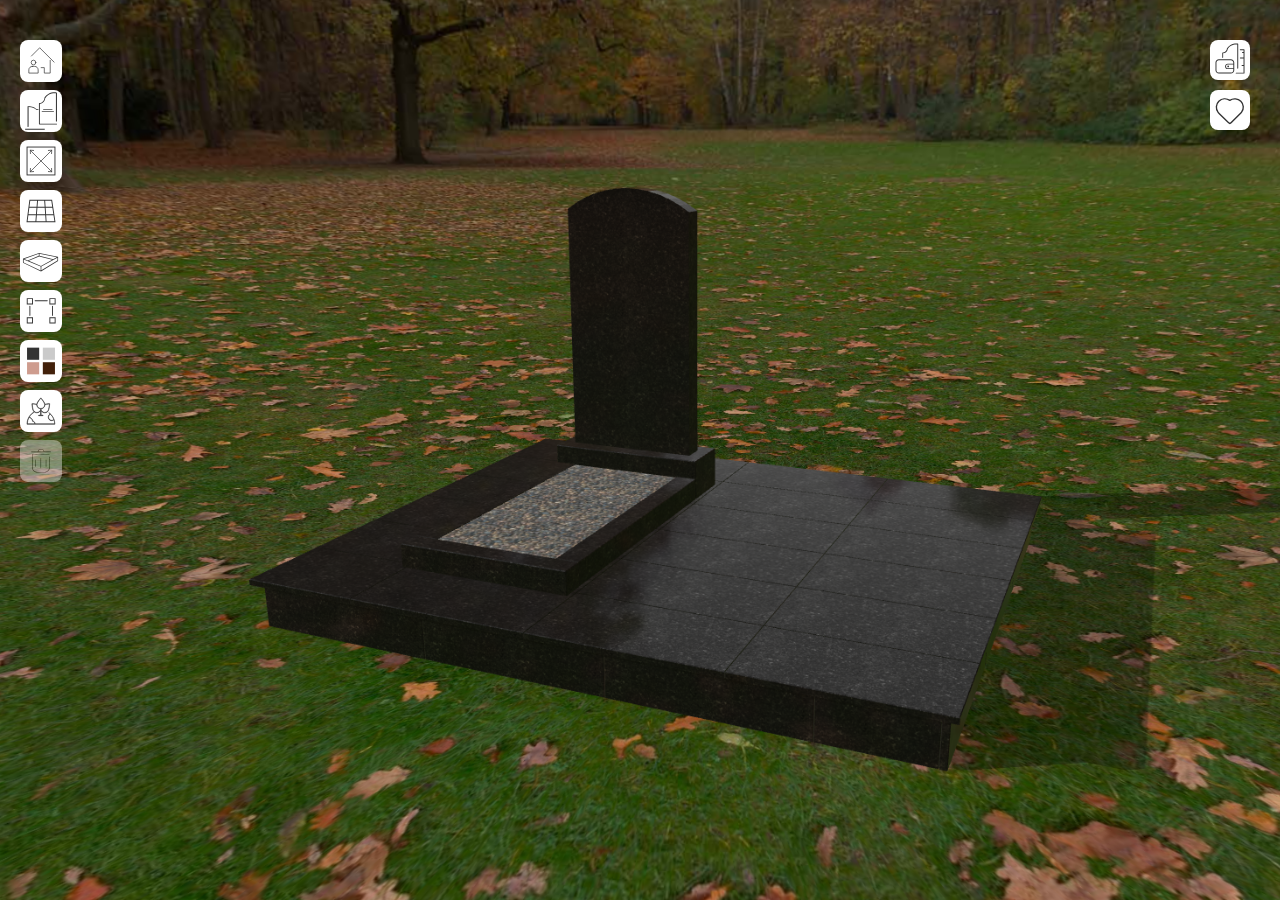
==== commit 3a2f1aef: "fix" ====
--- a/index.html
+++ b/index.html
@@ -17,6 +17,12 @@
                 <img src="img/svg/menu1.svg" alt="1">
             </div>
             <div class="main-menu-item-desc">Личный кабинет</div>
+        </div>
+        <div class="main-menu-item" data-menu="menu-section9">
+            <div class="main-menu-item-icon">
+                <img src="img/svg/menu9.svg" alt="9">
+            </div>
+            <div class="main-menu-item-desc">Выбор памятника</div>
         </div>
         <div class="main-menu-item" data-menu="menu-section2">
             <div class="main-menu-item-icon">
@@ -622,6 +628,51 @@
             </div>
             
         </div>
+        <div class="menu-block scroll-container" id="menu-section9">
+            <div class="top-flex">
+                <p class="menu-title">Выбор памятника</p>
+            </div>            
+            <div class="scroll-container">
+                <div class="accordion">
+                    <div class="accordion-head">
+                        <span>Памятник 1</span>
+                    </div>
+                    <div class="accordion-dropdown">            
+                       <div class="radio-item">
+                            <input type="radio" name="ms9-i1" id="ms9-i1" class="hidden">
+                            <label for="ms9-i1" class="radio-content">
+                                Скрыть
+                            </label>
+                        </div>
+                        <div class="radio-item">
+                            <input type="radio" name="ms9-i1" id="ms9-i2" class="hidden" checked>
+                            <label for="ms9-i2" class="radio-content">
+                                Памятник центр постамент SLOTTED 119х60х115
+                            </label>
+                        </div>
+                    </div>
+                </div> 
+                <div class="accordion">
+                    <div class="accordion-head">
+                        <span>Памятник 2</span>
+                    </div>
+                    <div class="accordion-dropdown">            
+                       <div class="radio-item">
+                            <input type="radio" name="ms91-i1" id="ms91-i1" class="hidden">
+                            <label for="ms91-i1" class="radio-content">
+                                Скрыть
+                            </label>
+                        </div>
+                        <div class="radio-item">
+                            <input type="radio" name="ms91-i1" id="ms91-i2" class="hidden" checked>
+                            <label for="ms91-i2" class="radio-content">
+                                Памятник центр постамент
+                            </label>
+                        </div>
+                    </div>
+                </div> 
+            </div>   
+        </div>
     </div>
 
 
--- a/css/style.css
+++ b/css/style.css
@@ -36,11 +36,16 @@
     display: none;
 }
 
-.main-menu-item-icon,
-.main-menu-item-icon img {
+.main-menu-item-icon {
     width: 42px;
     height: 42px;
     border-radius: 8px;
+    padding: 1px;
+}
+
+.main-menu-item-icon img {
+    width: 40px;
+    height: 40px;
 }
 
 .main-menu-item {
@@ -236,7 +241,6 @@
 }
 
 .radio-item {
-    cursor: pointer;
     width: 100%;
 }
 
@@ -247,7 +251,7 @@
     flex-direction: column;
     align-items: flex-start;
     gap: 6px;
-    padding: 8px;
+    padding: 8px 30px 8px 8px;
     background-color: transparent;
     border-radius: 4px;
 }
@@ -269,6 +273,8 @@
     background-repeat: no-repeat;
     background-size: 20px;
     background-position: bottom 8px right 10px;
+    
+    pointer-events: none;
 }
 
 .radio-item input:checked + .radio-content.radio-row {
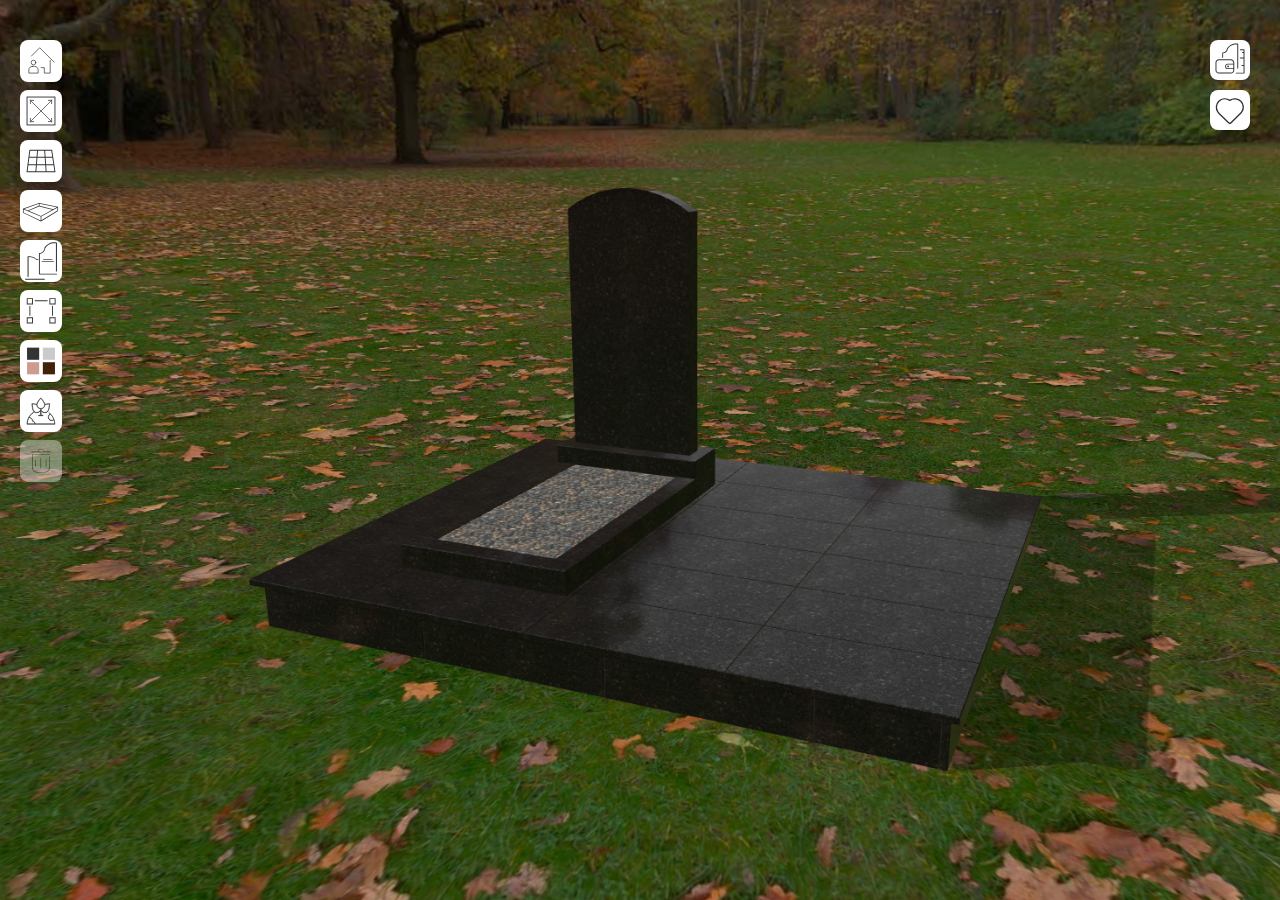
==== commit c6c9486a: "fix" ====
--- a/index.html
+++ b/index.html
@@ -18,29 +18,29 @@
             </div>
             <div class="main-menu-item-desc">Личный кабинет</div>
         </div>
+        <div class="main-menu-item" data-menu="menu-section2">
+            <div class="main-menu-item-icon">
+                <img src="img/svg/menu2.svg" alt="2">
+            </div>
+            <div class="main-menu-item-desc">Размер участка</div>
+        </div>
+        <div class="main-menu-item" data-menu="menu-section3">
+            <div class="main-menu-item-icon">
+                <img src="img/svg/menu3.svg" alt="3">
+            </div>
+            <div class="main-menu-item-desc">Раскладка плитки</div>
+        </div>
+        <div class="main-menu-item" data-menu="menu-section4">
+            <div class="main-menu-item-icon">
+                <img src="img/svg/menu4.svg" alt="4">
+            </div>
+            <div class="main-menu-item-desc">Торец заливки</div>
+        </div>
         <div class="main-menu-item" data-menu="menu-section9">
             <div class="main-menu-item-icon">
                 <img src="img/svg/menu9.svg" alt="9">
             </div>
             <div class="main-menu-item-desc">Выбор памятника</div>
-        </div>
-        <div class="main-menu-item" data-menu="menu-section2">
-            <div class="main-menu-item-icon">
-                <img src="img/svg/menu2.svg" alt="2">
-            </div>
-            <div class="main-menu-item-desc">Размер участка</div>
-        </div>
-        <div class="main-menu-item" data-menu="menu-section3">
-            <div class="main-menu-item-icon">
-                <img src="img/svg/menu3.svg" alt="3">
-            </div>
-            <div class="main-menu-item-desc">Раскладка плитки</div>
-        </div>
-        <div class="main-menu-item" data-menu="menu-section4">
-            <div class="main-menu-item-icon">
-                <img src="img/svg/menu4.svg" alt="4">
-            </div>
-            <div class="main-menu-item-desc">Торец заливки</div>
         </div>
         <div class="main-menu-item" data-menu="menu-section5">
             <div class="main-menu-item-icon">
@@ -396,6 +396,9 @@
         </div>
 
         <div class="menu-block scroll-container" id="menu-section5">
+            <div class="top-flex">
+                <p class="menu-title">Вид ограды</p>
+            </div>
             <div class="menu-block-inner">
                 <div class="filter-head">
                     <div class="filter-icon">
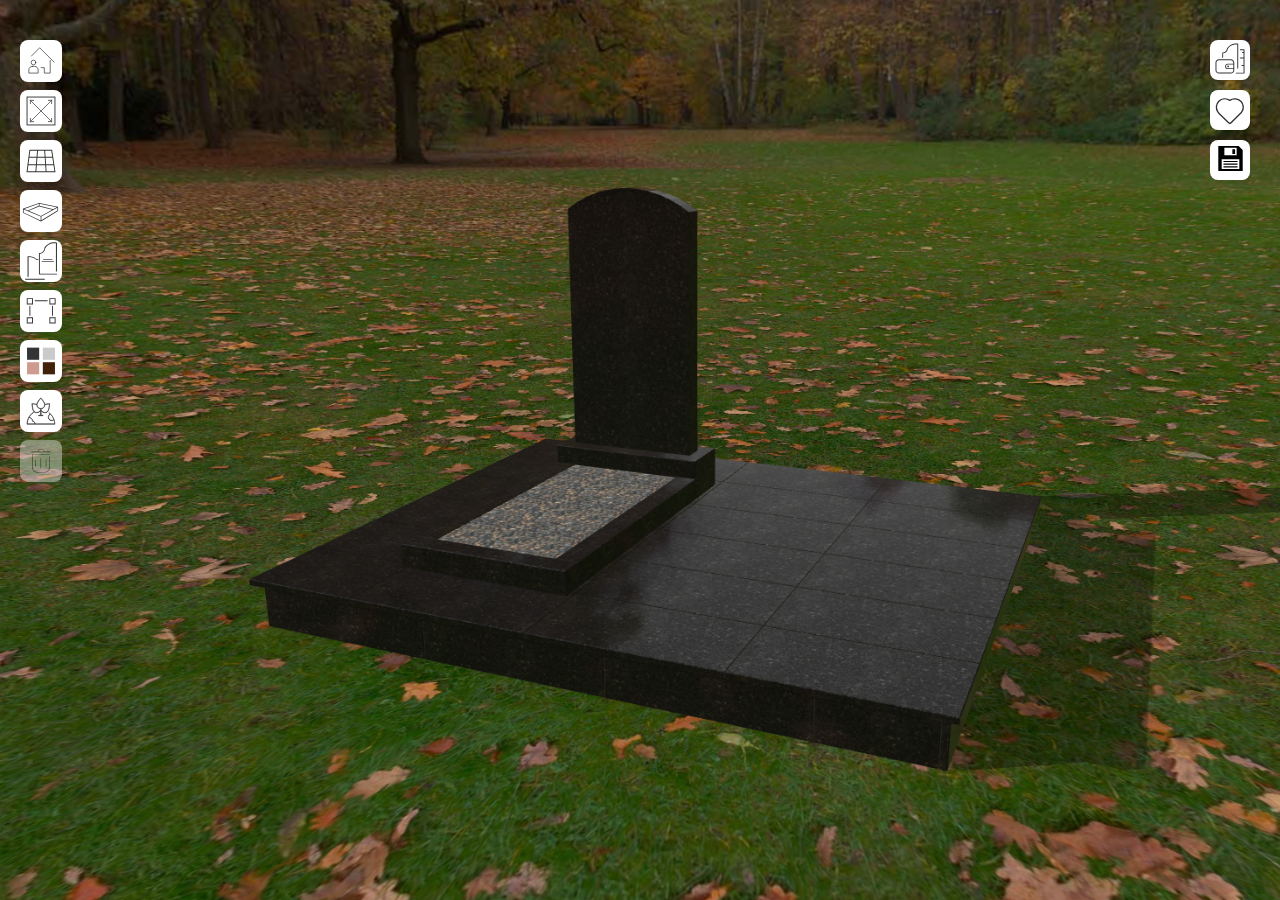
==== commit ea3b1299: "fix" ====
--- a/index.html
+++ b/index.html
@@ -10,6 +10,10 @@
 </head>
 <body>
 
+<div class="preloader">
+    <video src="img/preloader_ksgb.mp4" muted autoplay loop></video>
+</div>
+
 <div id="container">
     <div class="main-menu-container">
         <div class="main-menu-item" id="button-favorite" data-menu="menu-section1">
@@ -79,150 +83,450 @@
                 <input type="text" value="+7 (925) 145-89-29" placeholder="+7 (925) 145-89-29">
             </div>
             <button class="button-primary button-fit">Начать работу с клиентом</button>
-            <div class="favorite-accordion">
-                <div class="favorite-accordion-head">
-                    <img src="img/svg/favlg.svg" alt="">
-                    <p>Избранное клиента</p>
-                    <img class="rotate-chev" src="img/svg/chevron.svg" alt="">
-                </div>
-                <div class="favorite-accordion-dropdown scroll-container">
-                    <div class="favorite-accordion-item">
-                        <div class="favorite-accordion-info">
-                            <img src="img/prev-item.png" alt="" class="prev">
-                            <div>
-                                <p>№00000000</p>
-                                <p>г. Нижний новгород</p>
-                            </div>
-                            <span>ПР №123</span>
-                        </div>
-                        <div class="absolute-loader active">
-                            <div class="loader-line"></div>
-                        </div>
-                        <div class="favorite-accordion-actions">
-                            <button class="icon-button">
-                                <img src="img/svg/1C-icon.svg" alt="Предрасчет">
-                                Предрасчет
-                            </button>
-                            <button class="icon-button disabled">
-                                <img class="sm" src="img/svg/share-icon.svg" alt="Отправить клиенту">
-                                Отправить клиенту
-                            </button>
-                            <button class="icon-button">
-                                <img src="img/svg/delete.svg" alt="Удалить">
-                                Удалить
-                            </button>
-                        </div>
-                        <div class="favorite-accordion-price">                        
-                            <button class="price-visible-button"></button>
-                            <div class="favorite-item-price">
-                                <span class="price">119 781 ₽</span>
-                                <span class="price-prev">160 915 ₽</span>
-                                <span class="price-act">- 13 751 ₽</span>
-                                <span class="price-percent">- 25 %</span>
-                            </div>
-                        </div>
-                        <div class="favorite-accordion-input">
-                            <div class="input-wrapper input-border">
-                                <label>Комментарий <span>|</span></label>
-                                <input type="text" value="клиент ушел подумать" placeholder="" readonly>
-                            </div>
-                            <div class="textarea-wrapper">
-                                <textarea class="textarea" rows="6" maxlength="255"></textarea>
-                                <div class="char-counter">0/255</div>
-                            </div>
-                        </div>
-                    </div>
-                    <div class="separate"></div>
-                    <div class="favorite-accordion-item">
-                        <div class="favorite-accordion-info">
-                            <img src="img/prev-item.png" alt="" class="prev">
-                            <div>
-                                <p>№00000000</p>
-                                <p>г. Нижний новгород</p>
-                            </div>
-                            <span class="edit">ПР №___</span>
-                        </div>
-                        <div class="absolute-loader">
-                            <div class="loader-line"></div>
-                        </div>
-                        <div class="favorite-accordion-actions">
-                            <button class="icon-button">
-                                <img src="img/svg/1C-icon.svg" alt="Предрасчет">
-                                Предрасчет
-                            </button>
-                            <button class="icon-button disabled">
-                                <img class="sm" src="img/svg/share-icon.svg" alt="Отправить клиенту">
-                                Отправить клиенту
-                            </button>
-                            <button class="icon-button disabled">
-                                <img src="img/svg/delete.svg" alt="Удалить">
-                                Удалить
-                            </button>
-                        </div>
-                        <div class="favorite-accordion-price">                        
-                            <button class="price-visible-button"></button>
-                            <div class="favorite-item-price">
-                                <span class="price">119 781 ₽</span>
-                                <span class="price-prev">160 915 ₽</span>
-                                <span class="price-act">- 13 751 ₽</span>
-                                <span class="price-percent">- 25 %</span>
-                            </div>
-                        </div>
-                        <div class="favorite-accordion-input">
-                            <div class="input-wrapper input-border">
-                                <label>Комментарий <span>|</span></label>
-                                <input type="text" value="клиент ушел подумать" placeholder="" readonly>
-                            </div>
-                            <div class="textarea-wrapper">
-                                <textarea class="textarea" rows="6" maxlength="255"></textarea>
-                                <div class="char-counter">0/255</div>
-                            </div>
-                        </div>
-                    </div>
-                    <div class="separate"></div>
-                    <div class="favorite-accordion-item">
-                        <div class="favorite-accordion-info">
-                            <img src="img/prev-item.png" alt="" class="prev">
-                            <div>
-                                <p>№00000000</p>
-                                <p>г. Нижний новгород</p>
-                            </div>
-                            <span>ПР №123</span>
-                        </div>
-                        <div class="absolute-loader">
-                            <div class="loader-line"></div>
-                        </div>
-                        <div class="favorite-accordion-actions">
-                            <button class="icon-button">
-                                <img src="img/svg/1C-icon.svg" alt="Предрасчет">
-                                Предрасчет
-                            </button>
-                            <button class="icon-button">
-                                <img class="sm" src="img/svg/share-icon.svg" alt="Отправить клиенту">
-                                Отправить клиенту
-                            </button>
-                            <button class="icon-button">
-                                <img src="img/svg/delete.svg" alt="Удалить">
-                                Удалить
-                            </button>
-                        </div>
-                        <div class="favorite-accordion-price">                        
-                            <button class="price-visible-button"></button>
-                            <div class="favorite-item-price">
-                                <span class="price">119 781 ₽</span>
-                                <span class="price-prev">160 915 ₽</span>
-                                <span class="price-act">- 13 751 ₽</span>
-                                <span class="price-percent">- 25 %</span>
-                            </div>
-                        </div>
-                        <div class="favorite-accordion-input">
-                            <div class="input-wrapper input-border">
-                                <label>Комментарий <span>|</span></label>
-                                <input type="text" value="клиент ушел подумать" placeholder="" readonly>
-                            </div>
-                            <div class="textarea-wrapper">
-                                <textarea class="textarea" rows="7" maxlength="255"></textarea>
-                                <div class="char-counter">0/255</div>
+            <div class="scroll-container">
+                <div class="favorite-accordion">
+                    <div class="favorite-accordion-head">
+                        <img src="img/svg/favlg.svg" alt="">
+                        <p>Избранное клиента</p>
+                        <img class="rotate-chev" src="img/svg/chevron.svg" alt="">
+                    </div>
+                    <div class="favorite-accordion-dropdown">
+                        <div class="favorite-accordion-item">
+                            <div class="favorite-accordion-info">
+                                <img src="img/prev-item.png" alt="" class="prev">
+                                <div>
+                                    <p>№00000000</p>
+                                    <p>г. Нижний новгород</p>
+                                </div>
+                                <span>ПР №123</span>
+                            </div>
+                            <div class="absolute-loader active">
+                                <div class="loader-line"></div>
+                            </div>
+                            <div class="favorite-accordion-actions">
+                                <button class="icon-button">
+                                    <img src="img/svg/1C-icon.svg" alt="Предрасчет">
+                                    Предрасчет
+                                </button>
+                                <button class="icon-button disabled">
+                                    <img class="sm" src="img/svg/share-icon.svg" alt="Отправить клиенту">
+                                    Отправить клиенту
+                                </button>
+                                <button class="icon-button">
+                                    <img src="img/svg/delete.svg" alt="Удалить">
+                                    Удалить
+                                </button>
+                            </div>
+                            <div class="favorite-accordion-price">                        
+                                <button class="price-visible-button"></button>
+                                <div class="favorite-item-price">
+                                    <span class="price">119 781 ₽</span>
+                                    <span class="price-prev">160 915 ₽</span>
+                                    <span class="price-act">- 13 751 ₽</span>
+                                    <span class="price-percent">- 25 %</span>
+                                </div>
+                            </div>
+                            <div class="favorite-accordion-input">
+                                <div class="input-wrapper input-border">
+                                    <label>Комментарий <span>|</span></label>
+                                    <input type="text" value="клиент ушел подумать" placeholder="" readonly>
+                                </div>
+                                <div class="textarea-wrapper">
+                                    <textarea class="textarea" rows="6" maxlength="255"></textarea>
+                                    <div class="char-counter">0/255</div>
+                                </div>
+                            </div>
+                        </div>
+                        <div class="separate"></div>
+                        <div class="favorite-accordion-item">
+                            <div class="favorite-accordion-info">
+                                <img src="img/prev-item.png" alt="" class="prev">
+                                <div>
+                                    <p>№00000000</p>
+                                    <p>г. Нижний новгород</p>
+                                </div>
+                                <span class="edit">ПР №___</span>
+                            </div>
+                            <div class="absolute-loader">
+                                <div class="loader-line"></div>
+                            </div>
+                            <div class="favorite-accordion-actions">
+                                <button class="icon-button">
+                                    <img src="img/svg/1C-icon.svg" alt="Предрасчет">
+                                    Предрасчет
+                                </button>
+                                <button class="icon-button disabled">
+                                    <img class="sm" src="img/svg/share-icon.svg" alt="Отправить клиенту">
+                                    Отправить клиенту
+                                </button>
+                                <button class="icon-button disabled">
+                                    <img src="img/svg/delete.svg" alt="Удалить">
+                                    Удалить
+                                </button>
+                            </div>
+                            <div class="favorite-accordion-price">                        
+                                <button class="price-visible-button"></button>
+                                <div class="favorite-item-price">
+                                    <span class="price">119 781 ₽</span>
+                                    <span class="price-prev">160 915 ₽</span>
+                                    <span class="price-act">- 13 751 ₽</span>
+                                    <span class="price-percent">- 25 %</span>
+                                </div>
+                            </div>
+                            <div class="favorite-accordion-input">
+                                <div class="input-wrapper input-border">
+                                    <label>Комментарий <span>|</span></label>
+                                    <input type="text" value="клиент ушел подумать" placeholder="" readonly>
+                                </div>
+                                <div class="textarea-wrapper">
+                                    <textarea class="textarea" rows="6" maxlength="255"></textarea>
+                                    <div class="char-counter">0/255</div>
+                                </div>
+                            </div>
+                        </div>
+                        <div class="separate"></div>
+                        <div class="favorite-accordion-item">
+                            <div class="favorite-accordion-info">
+                                <img src="img/prev-item.png" alt="" class="prev">
+                                <div>
+                                    <p>№00000000</p>
+                                    <p>г. Нижний новгород</p>
+                                </div>
+                                <span>ПР №123</span>
+                            </div>
+                            <div class="absolute-loader">
+                                <div class="loader-line"></div>
+                            </div>
+                            <div class="favorite-accordion-actions">
+                                <button class="icon-button">
+                                    <img src="img/svg/1C-icon.svg" alt="Предрасчет">
+                                    Предрасчет
+                                </button>
+                                <button class="icon-button">
+                                    <img class="sm" src="img/svg/share-icon.svg" alt="Отправить клиенту">
+                                    Отправить клиенту
+                                </button>
+                                <button class="icon-button">
+                                    <img src="img/svg/delete.svg" alt="Удалить">
+                                    Удалить
+                                </button>
+                            </div>
+                            <div class="favorite-accordion-price">                        
+                                <button class="price-visible-button"></button>
+                                <div class="favorite-item-price">
+                                    <span class="price">119 781 ₽</span>
+                                    <span class="price-prev">160 915 ₽</span>
+                                    <span class="price-act">- 13 751 ₽</span>
+                                    <span class="price-percent">- 25 %</span>
+                                </div>
+                            </div>
+                            <div class="favorite-accordion-input">
+                                <div class="input-wrapper input-border">
+                                    <label>Комментарий <span>|</span></label>
+                                    <input type="text" value="клиент ушел подумать" placeholder="" readonly>
+                                </div>
+                                <div class="textarea-wrapper">
+                                    <textarea class="textarea" rows="7" maxlength="255"></textarea>
+                                    <div class="char-counter">0/255</div>
+                                </div>
+                            </div>
+                        </div>
+                    </div>
+                </div>
+                <div class="favorite-accordion">
+                    <div class="favorite-accordion-head">
+                        <img src="img/svg/favlg.svg" alt="">
+                        <p>Избранное клиента</p>
+                        <img class="rotate-chev" src="img/svg/chevron.svg" alt="">
+                    </div>
+                    <div class="favorite-accordion-dropdown">
+                        <div class="favorite-accordion-item">
+                            <div class="favorite-accordion-info">
+                                <img src="img/prev-item.png" alt="" class="prev">
+                                <div>
+                                    <p>№00000000</p>
+                                    <p>г. Нижний новгород</p>
+                                </div>
+                                <span>ПР №123</span>
+                            </div>
+                            <div class="absolute-loader active">
+                                <div class="loader-line"></div>
+                            </div>
+                            <div class="favorite-accordion-actions">
+                                <button class="icon-button">
+                                    <img src="img/svg/1C-icon.svg" alt="Предрасчет">
+                                    Предрасчет
+                                </button>
+                                <button class="icon-button disabled">
+                                    <img class="sm" src="img/svg/share-icon.svg" alt="Отправить клиенту">
+                                    Отправить клиенту
+                                </button>
+                                <button class="icon-button">
+                                    <img src="img/svg/delete.svg" alt="Удалить">
+                                    Удалить
+                                </button>
+                            </div>
+                            <div class="favorite-accordion-price">                        
+                                <button class="price-visible-button"></button>
+                                <div class="favorite-item-price">
+                                    <span class="price">119 781 ₽</span>
+                                    <span class="price-prev">160 915 ₽</span>
+                                    <span class="price-act">- 13 751 ₽</span>
+                                    <span class="price-percent">- 25 %</span>
+                                </div>
+                            </div>
+                            <div class="favorite-accordion-input">
+                                <div class="input-wrapper input-border">
+                                    <label>Комментарий <span>|</span></label>
+                                    <input type="text" value="клиент ушел подумать" placeholder="" readonly>
+                                </div>
+                                <div class="textarea-wrapper">
+                                    <textarea class="textarea" rows="6" maxlength="255"></textarea>
+                                    <div class="char-counter">0/255</div>
+                                </div>
+                            </div>
+                        </div>
+                        <div class="separate"></div>
+                        <div class="favorite-accordion-item">
+                            <div class="favorite-accordion-info">
+                                <img src="img/prev-item.png" alt="" class="prev">
+                                <div>
+                                    <p>№00000000</p>
+                                    <p>г. Нижний новгород</p>
+                                </div>
+                                <span class="edit">ПР №___</span>
+                            </div>
+                            <div class="absolute-loader">
+                                <div class="loader-line"></div>
+                            </div>
+                            <div class="favorite-accordion-actions">
+                                <button class="icon-button">
+                                    <img src="img/svg/1C-icon.svg" alt="Предрасчет">
+                                    Предрасчет
+                                </button>
+                                <button class="icon-button disabled">
+                                    <img class="sm" src="img/svg/share-icon.svg" alt="Отправить клиенту">
+                                    Отправить клиенту
+                                </button>
+                                <button class="icon-button disabled">
+                                    <img src="img/svg/delete.svg" alt="Удалить">
+                                    Удалить
+                                </button>
+                            </div>
+                            <div class="favorite-accordion-price">                        
+                                <button class="price-visible-button"></button>
+                                <div class="favorite-item-price">
+                                    <span class="price">119 781 ₽</span>
+                                    <span class="price-prev">160 915 ₽</span>
+                                    <span class="price-act">- 13 751 ₽</span>
+                                    <span class="price-percent">- 25 %</span>
+                                </div>
+                            </div>
+                            <div class="favorite-accordion-input">
+                                <div class="input-wrapper input-border">
+                                    <label>Комментарий <span>|</span></label>
+                                    <input type="text" value="клиент ушел подумать" placeholder="" readonly>
+                                </div>
+                                <div class="textarea-wrapper">
+                                    <textarea class="textarea" rows="6" maxlength="255"></textarea>
+                                    <div class="char-counter">0/255</div>
+                                </div>
+                            </div>
+                        </div>
+                        <div class="separate"></div>
+                        <div class="favorite-accordion-item">
+                            <div class="favorite-accordion-info">
+                                <img src="img/prev-item.png" alt="" class="prev">
+                                <div>
+                                    <p>№00000000</p>
+                                    <p>г. Нижний новгород</p>
+                                </div>
+                                <span>ПР №123</span>
+                            </div>
+                            <div class="absolute-loader">
+                                <div class="loader-line"></div>
+                            </div>
+                            <div class="favorite-accordion-actions">
+                                <button class="icon-button">
+                                    <img src="img/svg/1C-icon.svg" alt="Предрасчет">
+                                    Предрасчет
+                                </button>
+                                <button class="icon-button">
+                                    <img class="sm" src="img/svg/share-icon.svg" alt="Отправить клиенту">
+                                    Отправить клиенту
+                                </button>
+                                <button class="icon-button">
+                                    <img src="img/svg/delete.svg" alt="Удалить">
+                                    Удалить
+                                </button>
+                            </div>
+                            <div class="favorite-accordion-price">                        
+                                <button class="price-visible-button"></button>
+                                <div class="favorite-item-price">
+                                    <span class="price">119 781 ₽</span>
+                                    <span class="price-prev">160 915 ₽</span>
+                                    <span class="price-act">- 13 751 ₽</span>
+                                    <span class="price-percent">- 25 %</span>
+                                </div>
+                            </div>
+                            <div class="favorite-accordion-input">
+                                <div class="input-wrapper input-border">
+                                    <label>Комментарий <span>|</span></label>
+                                    <input type="text" value="клиент ушел подумать" placeholder="" readonly>
+                                </div>
+                                <div class="textarea-wrapper">
+                                    <textarea class="textarea" rows="7" maxlength="255"></textarea>
+                                    <div class="char-counter">0/255</div>
+                                </div>
+                            </div>
+                        </div>
+                    </div>
+                </div>
+                <div class="favorite-accordion">
+                    <div class="favorite-accordion-head">
+                        <img src="img/svg/favlg.svg" alt="">
+                        <p>Избранное клиента</p>
+                        <img class="rotate-chev" src="img/svg/chevron.svg" alt="">
+                    </div>
+                    <div class="favorite-accordion-dropdown scroll-container">
+                        <div class="favorite-accordion-item">
+                            <div class="favorite-accordion-info">
+                                <img src="img/prev-item.png" alt="" class="prev">
+                                <div>
+                                    <p>№00000000</p>
+                                    <p>г. Нижний новгород</p>
+                                </div>
+                                <span>ПР №123</span>
+                            </div>
+                            <div class="absolute-loader active">
+                                <div class="loader-line"></div>
+                            </div>
+                            <div class="favorite-accordion-actions">
+                                <button class="icon-button">
+                                    <img src="img/svg/1C-icon.svg" alt="Предрасчет">
+                                    Предрасчет
+                                </button>
+                                <button class="icon-button disabled">
+                                    <img class="sm" src="img/svg/share-icon.svg" alt="Отправить клиенту">
+                                    Отправить клиенту
+                                </button>
+                                <button class="icon-button">
+                                    <img src="img/svg/delete.svg" alt="Удалить">
+                                    Удалить
+                                </button>
+                            </div>
+                            <div class="favorite-accordion-price">                        
+                                <button class="price-visible-button"></button>
+                                <div class="favorite-item-price">
+                                    <span class="price">119 781 ₽</span>
+                                    <span class="price-prev">160 915 ₽</span>
+                                    <span class="price-act">- 13 751 ₽</span>
+                                    <span class="price-percent">- 25 %</span>
+                                </div>
+                            </div>
+                            <div class="favorite-accordion-input">
+                                <div class="input-wrapper input-border">
+                                    <label>Комментарий <span>|</span></label>
+                                    <input type="text" value="клиент ушел подумать" placeholder="" readonly>
+                                </div>
+                                <div class="textarea-wrapper">
+                                    <textarea class="textarea" rows="6" maxlength="255"></textarea>
+                                    <div class="char-counter">0/255</div>
+                                </div>
+                            </div>
+                        </div>
+                        <div class="separate"></div>
+                        <div class="favorite-accordion-item">
+                            <div class="favorite-accordion-info">
+                                <img src="img/prev-item.png" alt="" class="prev">
+                                <div>
+                                    <p>№00000000</p>
+                                    <p>г. Нижний новгород</p>
+                                </div>
+                                <span class="edit">ПР №___</span>
+                            </div>
+                            <div class="absolute-loader">
+                                <div class="loader-line"></div>
+                            </div>
+                            <div class="favorite-accordion-actions">
+                                <button class="icon-button">
+                                    <img src="img/svg/1C-icon.svg" alt="Предрасчет">
+                                    Предрасчет
+                                </button>
+                                <button class="icon-button disabled">
+                                    <img class="sm" src="img/svg/share-icon.svg" alt="Отправить клиенту">
+                                    Отправить клиенту
+                                </button>
+                                <button class="icon-button disabled">
+                                    <img src="img/svg/delete.svg" alt="Удалить">
+                                    Удалить
+                                </button>
+                            </div>
+                            <div class="favorite-accordion-price">                        
+                                <button class="price-visible-button"></button>
+                                <div class="favorite-item-price">
+                                    <span class="price">119 781 ₽</span>
+                                    <span class="price-prev">160 915 ₽</span>
+                                    <span class="price-act">- 13 751 ₽</span>
+                                    <span class="price-percent">- 25 %</span>
+                                </div>
+                            </div>
+                            <div class="favorite-accordion-input">
+                                <div class="input-wrapper input-border">
+                                    <label>Комментарий <span>|</span></label>
+                                    <input type="text" value="клиент ушел подумать" placeholder="" readonly>
+                                </div>
+                                <div class="textarea-wrapper">
+                                    <textarea class="textarea" rows="6" maxlength="255"></textarea>
+                                    <div class="char-counter">0/255</div>
+                                </div>
+                            </div>
+                        </div>
+                        <div class="separate"></div>
+                        <div class="favorite-accordion-item">
+                            <div class="favorite-accordion-info">
+                                <img src="img/prev-item.png" alt="" class="prev">
+                                <div>
+                                    <p>№00000000</p>
+                                    <p>г. Нижний новгород</p>
+                                </div>
+                                <span>ПР №123</span>
+                            </div>
+                            <div class="absolute-loader">
+                                <div class="loader-line"></div>
+                            </div>
+                            <div class="favorite-accordion-actions">
+                                <button class="icon-button">
+                                    <img src="img/svg/1C-icon.svg" alt="Предрасчет">
+                                    Предрасчет
+                                </button>
+                                <button class="icon-button">
+                                    <img class="sm" src="img/svg/share-icon.svg" alt="Отправить клиенту">
+                                    Отправить клиенту
+                                </button>
+                                <button class="icon-button">
+                                    <img src="img/svg/delete.svg" alt="Удалить">
+                                    Удалить
+                                </button>
+                            </div>
+                            <div class="favorite-accordion-price">                        
+                                <button class="price-visible-button"></button>
+                                <div class="favorite-item-price">
+                                    <span class="price">119 781 ₽</span>
+                                    <span class="price-prev">160 915 ₽</span>
+                                    <span class="price-act">- 13 751 ₽</span>
+                                    <span class="price-percent">- 25 %</span>
+                                </div>
+                            </div>
+                            <div class="favorite-accordion-input">
+                                <div class="input-wrapper input-border">
+                                    <label>Комментарий <span>|</span></label>
+                                    <input type="text" value="клиент ушел подумать" placeholder="" readonly>
+                                </div>
+                                <div class="textarea-wrapper">
+                                    <textarea class="textarea" rows="7" maxlength="255"></textarea>
+                                    <div class="char-counter">0/255</div>
+                                </div>
                             </div>
                         </div>
                     </div>
@@ -335,43 +639,43 @@
                        <div class="radio-item">
                             <input type="radio" name="ms3-i1" id="ms3-i1" class="hidden">
                             <label for="ms3-i1" class="radio-content">
-                                240х300 Плитка стиль1 SLOTTED
                                 <img src="https://test3d.danila-master.ru/uploads/images/86804ac9a585e7fa41c1060f35cc30b1.png" alt="">
+                                <span>240х300 Плитка стиль1 SLOTTED</span>
                             </label>
                         </div>
                         <div class="radio-item">
                             <input type="radio" name="ms3-i1" id="ms3-i2" class="hidden">
                             <label for="ms3-i2" class="radio-content">
-                                240х300 Плитка стиль2 SLOTTED
                                 <img src="https://test3d.danila-master.ru/uploads/images/86804ac9a585e7fa41c1060f35cc30b1.png" alt="">
+                                <span>240х300 Плитка стиль2 SLOTTED</span>
                             </label>
                         </div>
                         <div class="radio-item">
                             <input type="radio" name="ms3-i1" id="ms3-i3" class="hidden">
                             <label for="ms3-i3" class="radio-content">
-                                240х300 Плитка стиль1 отзеркален SLOTTED
                                 <img src="https://test3d.danila-master.ru/uploads/images/86804ac9a585e7fa41c1060f35cc30b1.png" alt="">
+                                <span>240х300 Плитка стиль1 отзеркален SLOTTED</span>
                             </label>
                         </div>
                         <div class="radio-item">
                             <input type="radio" name="ms3-i1" id="ms3-i4" class="hidden">
                             <label for="ms3-i4" class="radio-content">
-                                240х300 Плитка стиль1 SLOTTED
                                 <img src="https://test3d.danila-master.ru/uploads/images/86804ac9a585e7fa41c1060f35cc30b1.png" alt="">
+                                <span>240х300 Плитка стиль1 SLOTTED</span>
                             </label>
                         </div>
                         <div class="radio-item">
                             <input type="radio" name="ms3-i1" id="ms3-i5" class="hidden">
                             <label for="ms3-i5" class="radio-content">
-                                240х300 Плитка стиль3 SLOTTED
                                 <img src="https://test3d.danila-master.ru/uploads/images/86804ac9a585e7fa41c1060f35cc30b1.png" alt="">
+                                <span>240х300 Плитка стиль3 SLOTTED</span>
                             </label>
                         </div>
                         <div class="radio-item">
                             <input type="radio" name="ms3-i1" id="ms3-i6" class="hidden">
                             <label for="ms3-i6" class="radio-content">
-                                240х300 Плитка стиль2 SLOTTED
                                 <img src="https://test3d.danila-master.ru/uploads/images/86804ac9a585e7fa41c1060f35cc30b1.png" alt="">
+                                <span>240х300 Плитка стиль2 SLOTTED</span>
                             </label>
                         </div>  
                     </div>
@@ -493,42 +797,42 @@
                         <input type="radio" name="ms5-i1" id="ms5-i1" class="hidden">
                         <label for="ms5-i1" class="radio-content">
                             <img src="https://test3d.danila-master.ru/uploads/images/6feb339fbfc9281bc091f79b1a52a9ed.png" alt="">
-                            2201804 перила 180х220х40
+                            <span>2201804 перила 180х220х40</span>
                         </label>
                     </div>
                     <div class="radio-item">
                         <input type="radio" name="ms5-i1" id="ms5-i2" class="hidden">
                         <label for="ms5-i2" class="radio-content">
                             <img src="https://test3d.danila-master.ru/uploads/images/ba093c80cc3328e28f5a382693def1e4.png" alt="">
-                            2201805 П-образная 180х220х40
+                            <span>2201804 перила 180х220х40</span>
                         </label>
                     </div> 
                     <div class="radio-item">
                         <input type="radio" name="ms5-i1" id="ms5-i3" class="hidden">
                         <label for="ms5-i3" class="radio-content">
                             <img src="https://test3d.danila-master.ru/uploads/images/8c02a76e004f5f04732fc6ba1a618024.png" alt="">
-                            2201806 полная 180х220х40
+                            <span>2201804 перила 180х220х40</span>
                         </label>
                     </div> 
                     <div class="radio-item">
                         <input type="radio" name="ms5-i1" id="ms5-i4" class="hidden">
                         <label for="ms5-i4" class="radio-content">
                             <img src="https://test3d.danila-master.ru/uploads/images/640ec5e78c3fec9cd3f0d9a5182bddbd.png" alt="">
-                            2201807 входная группа 180х220х40
+                            <span>2201807 входная группа 180х220х40</span>
                         </label>
                     </div> 
                     <div class="radio-item">
                         <input type="radio" name="ms5-i1" id="ms5-i5" class="hidden">
                         <label for="ms5-i5" class="radio-content">
                             <img src="https://test3d.danila-master.ru/uploads/images/a9ac281418b9ad86ec18fe6160aca9be.png" alt="">
-                            2201808 уголки 180х220х40
+                            <span>2201807 входная группа 180х220х40</span>
                         </label>
                     </div> 
                     <div class="radio-item">
                         <input type="radio" name="ms5-i1" id="ms5-i6" class="hidden">
                         <label for="ms5-i6" class="radio-content">
                             <img src="https://test3d.danila-master.ru/uploads/images/cb4f65076ad309bb0af03d40162bea74.png" alt="">
-                            2201809 перила 180х220х40
+                            <span>2201807 входная группа 180х220х40</span>
                         </label>
                     </div> 
                 </div>
@@ -557,28 +861,28 @@
                     <div class="accordion-dropdown">            
                         <div class="radio-item">
                             <input type="radio" name="ms52-i1" id="ms52-i1" class="hidden">
-                            <label for="ms52-i1" class="radio-content radio-row">
+                            <label for="ms52-i1" class="radio-content radio-row sqr-img">
                                 <img src="img/material0.png" alt="">
                                 Гиббро
                             </label>
                         </div>            
                         <div class="radio-item">
                             <input type="radio" name="ms52-i1" id="ms52-i2" class="hidden">
-                            <label for="ms52-i2" class="radio-content radio-row">
+                            <label for="ms52-i2" class="radio-content radio-row sqr-img">
                                 <img src="img/material1.png" alt="">
                                 Винга
                             </label>
                         </div>            
                         <div class="radio-item">
                             <input type="radio" name="ms52-i1" id="ms52-i3" class="hidden">
-                            <label for="ms52-i3" class="radio-content radio-row">
+                            <label for="ms52-i3" class="radio-content radio-row sqr-img">
                                 <img src="img/material2.png" alt="">
                                 Димовский
                             </label>
                         </div>           
                         <div class="radio-item">
                             <input type="radio" name="ms52-i1" id="ms52-i4" class="hidden">
-                            <label for="ms52-i4" class="radio-content radio-row">
+                            <label for="ms52-i4" class="radio-content radio-row sqr-img">
                                 <img src="img/material3.png" alt="">
                                 Мансуровский
                             </label>
@@ -593,28 +897,28 @@
                     <div class="accordion-dropdown">            
                         <div class="radio-item">
                             <input type="radio" name="ms53-i1" id="ms53-i1" class="hidden">
-                            <label for="ms53-i1" class="radio-content radio-row">
+                            <label for="ms53-i1" class="radio-content radio-row sqr-img">
                                 <img src="img/material0.png" alt="">
                                 Гиббро
                             </label>
                         </div>            
                         <div class="radio-item">
                             <input type="radio" name="ms53-i1" id="ms53-i2" class="hidden">
-                            <label for="ms53-i2" class="radio-content radio-row">
+                            <label for="ms53-i2" class="radio-content radio-row sqr-img">
                                 <img src="img/material1.png" alt="">
                                 Винга
                             </label>
                         </div>            
                         <div class="radio-item">
                             <input type="radio" name="ms53-i1" id="ms53-i3" class="hidden">
-                            <label for="ms53-i3" class="radio-content radio-row">
+                            <label for="ms53-i3" class="radio-content radio-row sqr-img">
                                 <img src="img/material2.png" alt="">
                                 Димовский
                             </label>
                         </div>           
                         <div class="radio-item">
                             <input type="radio" name="ms53-i1" id="ms53-i4" class="hidden">
-                            <label for="ms53-i4" class="radio-content radio-row">
+                            <label for="ms53-i4" class="radio-content radio-row sqr-img">
                                 <img src="img/material3.png" alt="">
                                 Мансуровский
                             </label>
@@ -635,7 +939,7 @@
             <div class="top-flex">
                 <p class="menu-title">Выбор памятника</p>
             </div>            
-            <div class="scroll-container">
+            <div class="scroll-container no-spacing">
                 <div class="accordion">
                     <div class="accordion-head">
                         <span>Памятник 1</span>
@@ -685,7 +989,7 @@
             <span>Состав комплекта:</span>
             <div class="basket-select">
                 <input type="text" class="basket-input" placeholder="Подразделение выдачи">
-                <button>x</button>
+                <button class="btn-close"></button>
             </div>
             <button class="price-visible-button" id="price-visible-button"></button>
             <ul class="basket-select-dropdown">  
@@ -775,6 +1079,28 @@
             <div class="main-menu-item-desc right-side hover-remove">Удалить из избранного</div>
             <div class="main-menu-item-desc right-side hover-add">Добавить в избранное</div>
         </button>
+        <button class="base-action-button save-button" id="save-button">            
+            <svg version="1.0" xmlns="http://www.w3.org/2000/svg"
+            width="25" height="25" viewBox="0 0 1250.000000 1280.000000"
+            preserveAspectRatio="xMidYMid meet">
+                <g transform="translate(0.000000,1280.000000) scale(0.100000,-0.100000)"
+                fill="#000000" stroke="none">
+                    <path d="M0 6400 l0 -6400 6250 0 6250 0 -1 5368 0 5367 -1047 1032 -1047
+                    1033 -5202 0 -5203 0 0 -6400z m9390 3555 l0 -1935 -3140 0 -3140 0 0 1935 0
+                    1935 3140 0 3140 0 0 -1935z m1370 -6450 l0 -2455 -4510 0 -4510 0 0 2455 0
+                    2455 4510 0 4510 0 0 -2455z"/>
+                    <path d="M7210 9955 l0 -1205 695 0 695 0 0 1205 0 1205 -695 0 -695 0 0
+                    -1205z"/>
+                    <path d="M2650 4845 l0 -295 3600 0 3600 0 0 295 0 295 -3600 0 -3600 0 0
+                    -295z"/>
+                    <path d="M2652 3518 l3 -293 3595 0 3595 0 3 293 2 292 -3600 0 -3600 0 2
+                    -292z"/>
+                    <path d="M2650 2110 l0 -290 3600 0 3600 0 0 290 0 290 -3600 0 -3600 0 0
+                    -290z"/>
+                </g>
+            </svg>
+            <div class="main-menu-item-desc right-side">Сохранить</div>
+        </button>
     </div>
 </div>
 
--- a/css/style.css
+++ b/css/style.css
@@ -18,6 +18,33 @@
 #container{
     width: 100%;
     height: 100vh;
+}
+
+body *::-webkit-scrollbar {
+    width: 5px;
+    height: 5px;
+    background: unset;
+    border-radius: 10px;
+}
+body *::-webkit-scrollbar-thumb {
+    width: 5px;
+    height: 5px;
+    background: #E5E5E5;
+    border-radius: 10px;
+}
+
+.preloader {
+    position: fixed;
+    z-index: 9999;
+    top: 0;
+    left: 0;
+    width: 100%;
+    height: 100dvh;
+    background-color: rgb(251, 248, 251);
+    display: flex;
+    justify-content: center;
+    align-items: center;
+
 }
 
 .menu-title {
@@ -87,6 +114,7 @@
 }
 .main-menu-item:hover .main-menu-item-desc,
 .basket-button:hover .main-menu-item-desc,
+.save-button:hover .main-menu-item-desc,
 .favorite-button:hover .main-menu-item-desc  {
     opacity: 1;
     pointer-events: none;
@@ -144,20 +172,23 @@
     max-width: 260px;
 }
 
-.basket-select button {
+.basket-select .btn-close {
     position: absolute;
-    top: 5px;
-    height: 10px;
-    width: 10px;
+    top: 7px;
+    height: 20px;
+    width: 20px;
     background-color: transparent;
     right: 10px;
     font-size: 16px;
     color: #333333;
     cursor: pointer;
     display: none;
-}
-
-.basket-select button.active {
+    background-image: url("data:image/svg+xml,%3Csvg width='24px' height='24px' viewBox='0 0 24 24' fill='none' xmlns='http://www.w3.org/2000/svg'%3E%3Cpath fill-rule='evenodd' clip-rule='evenodd' d='M5.29289 5.29289C5.68342 4.90237 6.31658 4.90237 6.70711 5.29289L12 10.5858L17.2929 5.29289C17.6834 4.90237 18.3166 4.90237 18.7071 5.29289C19.0976 5.68342 19.0976 6.31658 18.7071 6.70711L13.4142 12L18.7071 17.2929C19.0976 17.6834 19.0976 18.3166 18.7071 18.7071C18.3166 19.0976 17.6834 19.0976 17.2929 18.7071L12 13.4142L6.70711 18.7071C6.31658 19.0976 5.68342 19.0976 5.29289 18.7071C4.90237 18.3166 4.90237 17.6834 5.29289 17.2929L10.5858 12L5.29289 6.70711C4.90237 6.31658 4.90237 5.68342 5.29289 5.29289Z' fill='%230F1729'/%3E%3C/svg%3E");
+    background-position: center center;
+    background-size: 20px 20px;
+}
+
+.basket-select .btn-close.active {
     display: block;
 }
 
@@ -165,6 +196,10 @@
     padding: 10px 20px;
     background-color: #f7f6f6;
     width: 100%;
+}
+
+.basket-input:focus {
+    background-color: #FFFFFF;
 }
 
 .basket-input::placeholder {
@@ -187,6 +222,7 @@
     gap: 10px;
     overflow-y: auto;
     overflow-x: hidden;
+    box-shadow: 0 50px 0 #FCFCFC;
 }
 
 .basket-select-dropdown li {
@@ -249,26 +285,42 @@
     width: 100%;
     display: flex;
     flex-direction: column;
-    align-items: flex-start;
     gap: 6px;
     padding: 8px 30px 8px 8px;
     background-color: transparent;
     border-radius: 4px;
 }
 
+.radio-content span {
+    display: block;
+    text-align: left;
+    width: 100%;
+    align-self: flex-start;
+}
+
 .radio-content.radio-row {
     flex-direction: row;
     align-items: center;
     gap: 10px;
 }
+
 
 .radio-content img {
     max-height: 170px;
     object-fit: contain;
+    align-self: center;
+}
+
+.radio-content.sqr-img img {
+    max-width: 46px;
+    max-height: 46px;
+    width: 46px;
+    height: 46px;
+    object-fit: cover;
 }
 
 .radio-item input:checked + .radio-content {
-    background-color: rgba(255, 255, 255, 0.6);
+    background-color: #F7F6F6;
     background-image: url("data:image/svg+xml,%3Csvg xmlns='http://www.w3.org/2000/svg' viewBox='0 0 24 24' width='24px' height='24px'%3E%3Cpath d='M 19.980469 5.9902344 A 1.0001 1.0001 0 0 0 19.292969 6.2929688 L 9 16.585938 L 5.7070312 13.292969 A 1.0001 1.0001 0 1 0 4.2929688 14.707031 L 8.2929688 18.707031 A 1.0001 1.0001 0 0 0 9.7070312 18.707031 L 20.707031 7.7070312 A 1.0001 1.0001 0 0 0 19.980469 5.9902344 z'/%3E%3C/svg%3E");
     background-repeat: no-repeat;
     background-size: 20px;
@@ -543,6 +595,14 @@
     display: flex;
     flex-direction: column;
     gap: 16px;
+    border: 2px solid transparent;
+    border-radius: 10px;
+    background-color: #FFFFFF;
+    padding: 8px 6px 10px; 
+}
+
+.favorite-accordion-item.active {
+    border: 2px solid #EE6600;
 }
 
 .favorite-accordion-price {
@@ -579,7 +639,6 @@
     display: none;
     flex-direction: column;
     gap: 20px;
-    max-height: calc(100dvh - 290px);
 }
 .separate {
     border-top: 1px solid #000;
@@ -587,7 +646,18 @@
 .favorite-accordion-info {
     display: flex;
     align-items: center;
-    gap: 10px;
+    gap: 10px;    
+    border-radius: 8px;
+    background-color: #FFFFFF;
+    border: 1px solid transparent;
+    overflow: hidden;
+    cursor: pointer;
+    transition: border 300ms ease-in-out, background-color 300ms ease-in-out; 
+}
+
+.favorite-accordion-info img:first-child {
+    max-width: 80px;
+    width: 80px;
 }
 
 .favorite-accordion-info span {
@@ -715,90 +785,14 @@
     transition: background-color 0.3s ease-in-out;  
 }
 
+.basket-head .price-visible-button {
+    max-width: 28px;
+}
+
 .price-visible-button.active {
     background-image: url("data:image/svg+xml,%3Csvg version='1.1' id='Слой_1' xmlns='http://www.w3.org/2000/svg' xmlns:xlink='http://www.w3.org/1999/xlink' x='0px' y='0px' viewBox='0 0 31 38.4' style='enable-background:new 0 0 31 38.4;' xml:space='preserve'%3E%3Cstyle type='text/css'%3E .st0%7Bfill:%23333333;%7D%0A%3C/style%3E%3Cg%3E%3Cpath class='st0' d='M27,7.8h-2.8l-0.4,1H27c1.4,0,2.5,1.1,2.5,2.5v4h-8.3l-0.4,1h8.7v6.5h-9.3c-0.6,0-1.2-0.2-1.7-0.5l-0.4,0.9 c0.6,0.4,1.3,0.6,2.1,0.6h9.3v4c0,1.4-1.1,2.5-2.5,2.5H15.4l-0.4,1h12c1.9,0,3.5-1.6,3.5-3.5V11.3C30.5,9.3,28.9,7.8,27,7.8z'/%3E%3Cpath class='st0' d='M20.9,21c0.8,0,1.5-0.7,1.5-1.5c0-0.8-0.6-1.5-1.5-1.5c-0.3,0-0.6,0.1-0.9,0.3l-0.5,1.4 C19.6,20.4,20.2,21,20.9,21z'/%3E%3Cpath class='st0' d='M21.4,1l-0.9-0.4l-2.8,7.2H4c-1.9,0-3.5,1.6-3.5,3.5v16.4c0,1.9,1.6,3.5,3.5,3.5h4.4L6,37.4l0.9,0.4L21.4,1z M4,30.2c-1.4,0-2.5-1.1-2.5-2.5V11.3c0-1.4,1.1-2.5,2.5-2.5h13.3L8.8,30.2H4z'/%3E%3C/g%3E%3C/svg%3E%0A");
     width: 33px;
     background-size: 30px;
-}
-
-.basket-inner::-webkit-scrollbar {
-    width: 5px;
-    height: 5px;
-    background: unset;
-    border-radius: 10px;
-}
-.basket-inner::-webkit-scrollbar-thumb {
-    width: 5px;
-    height: 5px;
-    background: #E5E5E5;
-    border-radius: 10px;
-}
-.basket-select-dropdown::-webkit-scrollbar,
-.input-wrapper-dropdown::-webkit-scrollbar {
-    width: 5px;
-    height: 5px;
-    background: unset;
-    border-radius: 10px;
-}
-.basket-select-dropdown::-webkit-scrollbar-thumb,
-.input-wrapper-dropdown::-webkit-scrollbar-thumb {
-    width: 5px;
-    height: 5px;
-    background: #E5E5E5;
-    border-radius: 10px;
-}
-.menu-block-inner::-webkit-scrollbar {
-    width: 5px;
-    height: 5px;
-    background: unset;
-    border-radius: 10px;
-}
-.menu-block-inner::-webkit-scrollbar-thumb {
-    width: 5px;
-    height: 5px;
-    background: #E5E5E5;
-    border-radius: 10px;
-}
-.menu-block-inner::-webkit-scrollbar,
-.menu-block-inner .menu-scroll::-webkit-scrollbar {
-    width: 5px;
-    height: 5px;
-    background: unset;
-    border-radius: 10px;
-}
-.menu-block-inner::-webkit-scrollbar-thumb,
-.menu-block-inner .menu-scroll::-webkit-scrollbar-thumb {
-    width: 5px;
-    height: 5px;
-    background: #E5E5E5;
-    border-radius: 10px;
-}
-.form-overflow::-webkit-scrollbar {
-    width: 5px;
-    height: 5px;
-    background: unset;
-    border-radius: 10px;
-}
-.form-overflow::-webkit-scrollbar-thumb {
-    width: 5px;
-    height: 5px;
-    background: #E5E5E5;
-    border-radius: 10px;
-}
-.scroll-container::-webkit-scrollbar,
-.accordion-dropdown::-webkit-scrollbar {
-    width: 5px;
-    height: 5px;
-    background: unset;
-    border-radius: 10px;
-}
-
-.scroll-container::-webkit-scrollbar-thumb,
-.accordion-dropdown::-webkit-scrollbar-thumb {
-    width: 5px;
-    height: 5px;
-    background: #E5E5E5;
-    border-radius: 10px;
 }
 
 .favorite-accordion-selects .button-primary {
@@ -932,17 +926,15 @@
 .menu-block-inner .menu-scroll {
     overflow-x: hidden;
     overflow-y: auto;
-    height: calc(100vh - 130px);
-}
-
-
+    height: calc(100vh - 150px);
+}
 
 .filter-form {
     width: 100%;
     position: absolute;
     display: none;
     left: 0;
-    top: 90px;
+    top: 110px;
     padding: 20px;
     z-index: 2;
     background-color: transparent;
@@ -1041,7 +1033,7 @@
     display: flex;
     flex-direction: column;
     gap: 10px;
-    height: calc(100vh - 192px);
+    height: calc(100vh - 220px);
     overflow-x: hidden;
     overflow-y: auto;
     position: relative;
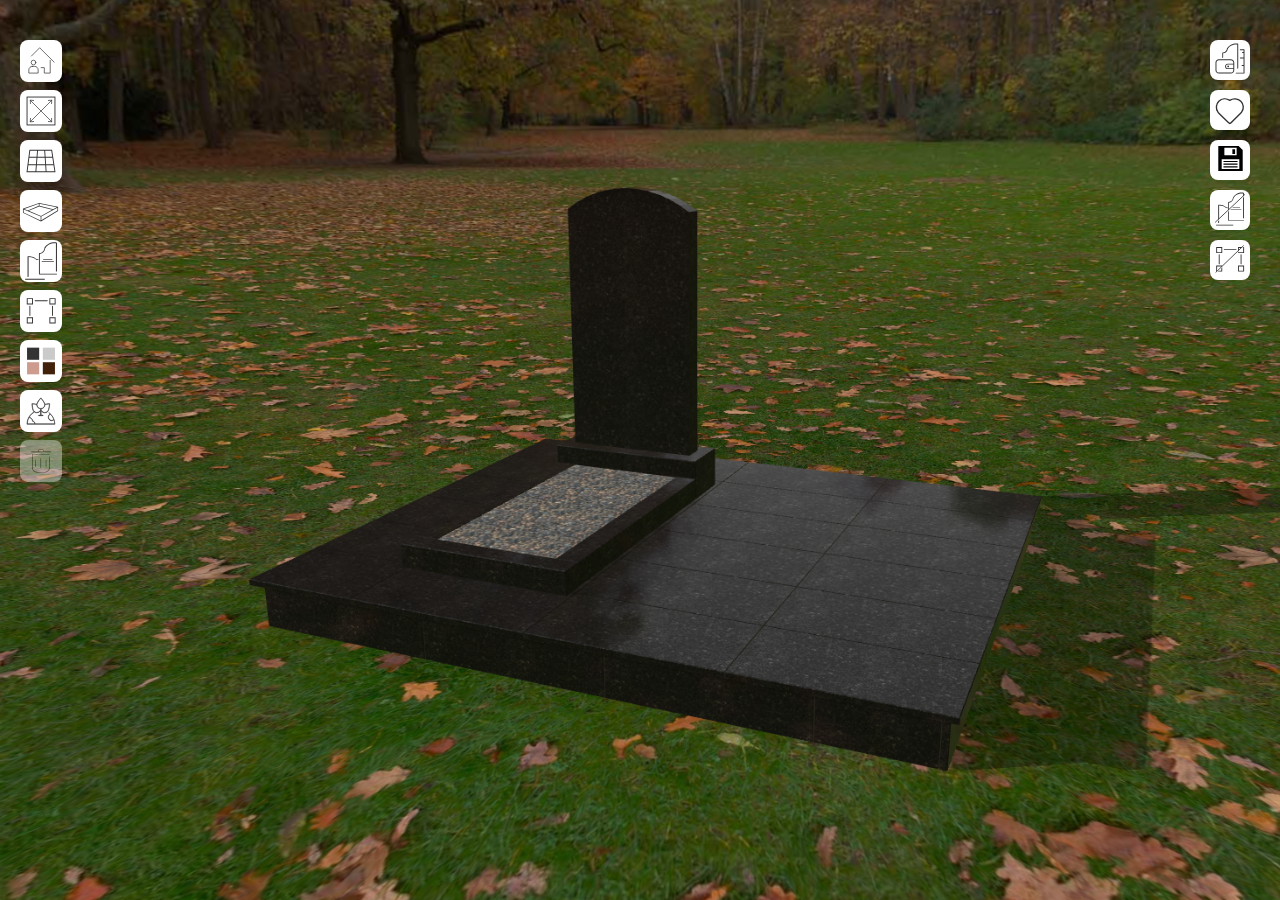
==== commit c184581f: "fix" ====
--- a/index.html
+++ b/index.html
@@ -92,8 +92,194 @@
                     </div>
                     <div class="favorite-accordion-dropdown">
                         <div class="favorite-accordion-item">
+                            <div class="favorite-accordion-flex">
+                                <img src="img/prev-item.png" alt="" class="prev">
+                                <div class="favorite-accordion-flex-col">
+                                    <div class="favorite-accordion-info">
+                                        <div>
+                                            <p>№001 от 12.02.2026</p>
+                                            <p>г. Нижний новгород</p>
+                                        </div>
+                                    </div>
+                                    <div class="absolute-loader active">
+                                        <div class="loader-line"></div>
+                                    </div>
+                                    <div class="favorite-accordion-actions">
+                                        <div class="button-container">
+                                            <button class="icon-button">
+                                                <img src="img/svg/1C-icon.svg" alt="Предрасчет">
+                                                Предрасчет
+                                            </button>
+                                            <p class="icon-button-num">
+                                                <span class="num copy-num">00000000</span>
+                                                <span class="copy-num-button">
+                                                    <img src="img/svg/copy-icon.svg" alt="">
+                                                </span>
+                                            </p>
+                                        </div>
+                                        <button class="icon-button disabled">
+                                            <img class="sm" src="img/svg/share-icon.svg" alt="Отправить клиенту">
+                                            Отправить
+                                        </button>
+                                        <button class="icon-button">
+                                            <img src="img/svg/delete.svg" alt="Удалить">
+                                            Удалить
+                                        </button>
+                                    </div>
+                                </div>
+                            </div>
+                            <div class="favorite-accordion-price">                                
+                                <button class="price-visible-button"></button> 
+                                <button class="sale-visible-button"></button>   
+                                <div class="favorite-item-price">
+                                    <span class="price-vis">160 915 ₽</span>
+                                    <span class="price">119 781 ₽</span>
+                                    <span class="price-prev">160 915 ₽</span>
+                                    <span class="price-act">- 13 751 ₽</span>
+                                    <span class="price-percent">- 25 %</span>
+                                </div>
+                            </div>
+                            <div class="favorite-accordion-input">
+                                <div class="input-wrapper input-border">
+                                    <label>Комментарий <span>|</span></label>
+                                    <input type="text" value="клиент ушел подумать" placeholder="" readonly>
+                                </div>
+                                <div class="textarea-wrapper">
+                                    <textarea class="textarea" rows="6" maxlength="255"></textarea>
+                                    <div class="char-counter">0/255</div>
+                                </div>
+                            </div>
+                        </div>
+                        <div class="favorite-accordion-item">
+                            <div class="favorite-accordion-flex">
+                                <img src="img/prev-item-new.png" alt="" class="prev">
+                                <div class="favorite-accordion-flex-col">
+                                    <div class="favorite-accordion-info">
+                                        <div>
+                                            <p>№001 от 12.02.2026</p>
+                                            <p>г. Нижний новгород</p>
+                                        </div>
+                                    </div>
+                                    <div class="absolute-loader active">
+                                        <div class="loader-line"></div>
+                                    </div>
+                                    <div class="favorite-accordion-actions">
+                                        <button class="icon-button">
+                                            <img src="img/svg/1C-icon.svg" alt="Предрасчет">
+                                            Предрасчет
+                                            <p class="icon-button-num">
+                                                <span class="num copy-num">
+                                                    00000000
+                                                </span>
+                                                <span class="copy-num-button">
+                                                    <img src="img/svg/copy-icon.svg" alt="">
+                                                </span>
+                                            </p>
+                                        </button>
+                                        <button class="icon-button disabled">
+                                            <img class="sm" src="img/svg/share-icon.svg" alt="Отправить клиенту">
+                                            Отправить
+                                        </button>
+                                        <button class="icon-button">
+                                            <img src="img/svg/delete.svg" alt="Удалить">
+                                            Удалить
+                                        </button>
+                                    </div>
+                                </div>
+                            </div>
+                            <div class="favorite-accordion-price">                                
+                                <button class="price-visible-button"></button> 
+                                <button class="sale-visible-button"></button>   
+                                <div class="favorite-item-price">
+                                    <span class="price-vis">160 915 ₽</span>
+                                    <span class="price">119 781 ₽</span>
+                                    <span class="price-prev">160 915 ₽</span>
+                                    <span class="price-act">- 13 751 ₽</span>
+                                    <span class="price-percent">- 25 %</span>
+                                </div>
+                            </div>
+                            <div class="favorite-accordion-input">
+                                <div class="input-wrapper input-border">
+                                    <label>Комментарий <span>|</span></label>
+                                    <input type="text" value="клиент ушел подумать" placeholder="" readonly>
+                                </div>
+                                <div class="textarea-wrapper">
+                                    <textarea class="textarea" rows="6" maxlength="255"></textarea>
+                                    <div class="char-counter">0/255</div>
+                                </div>
+                            </div>
+                        </div>
+                        <div class="favorite-accordion-item">
+                            <div class="favorite-accordion-flex">
+                                <img src="img/prev-item-new.png" alt="" class="prev">
+                                <div class="favorite-accordion-flex-col">
+                                    <div class="favorite-accordion-info">
+                                        <div>
+                                            <p>№001 от 12.02.2026</p>
+                                            <p>г. Нижний новгород</p>
+                                        </div>
+                                    </div>
+                                    <div class="absolute-loader active">
+                                        <div class="loader-line"></div>
+                                    </div>
+                                    <div class="favorite-accordion-actions">
+                                        <button class="icon-button">
+                                            <img src="img/svg/1C-icon.svg" alt="Предрасчет">
+                                            Предрасчет
+                                            <p class="icon-button-num">
+                                                <span class="num copy-num">
+                                                    00000000
+                                                </span>
+                                                <span class="copy-num-button">
+                                                    <img src="img/svg/copy-icon.svg" alt="">
+                                                </span>
+                                            </p>
+                                        </button>
+                                        <button class="icon-button disabled">
+                                            <img class="sm" src="img/svg/share-icon.svg" alt="Отправить клиенту">
+                                            Отправить
+                                        </button>
+                                        <button class="icon-button">
+                                            <img src="img/svg/delete.svg" alt="Удалить">
+                                            Удалить
+                                        </button>
+                                    </div>
+                                </div>
+                            </div>
+                            <div class="favorite-accordion-price">                                
+                                <button class="price-visible-button"></button> 
+                                <button class="sale-visible-button"></button>   
+                                <div class="favorite-item-price">
+                                    <span class="price-vis">160 915 ₽</span>
+                                    <span class="price">119 781 ₽</span>
+                                    <span class="price-prev">160 915 ₽</span>
+                                    <span class="price-act">- 13 751 ₽</span>
+                                    <span class="price-percent">- 25 %</span>
+                                </div>
+                            </div>
+                            <div class="favorite-accordion-input">
+                                <div class="input-wrapper input-border">
+                                    <label>Комментарий <span>|</span></label>
+                                    <input type="text" value="клиент ушел подумать" placeholder="" readonly>
+                                </div>
+                                <div class="textarea-wrapper">
+                                    <textarea class="textarea" rows="6" maxlength="255"></textarea>
+                                    <div class="char-counter">0/255</div>
+                                </div>
+                            </div>
+                        </div>
+                    </div>
+                </div>
+                <div class="favorite-accordion">
+                    <div class="favorite-accordion-head">
+                        <img src="img/svg/favlg.svg" alt="">
+                        <p>Избранное клиента</p>
+                        <img class="rotate-chev" src="img/svg/chevron.svg" alt="">
+                    </div>
+                    <div class="favorite-accordion-dropdown">
+                        <div class="favorite-accordion-item">
                             <div class="favorite-accordion-info">
-                                <img src="img/prev-item.png" alt="" class="prev">
+                                <img src="img/prev-item-new.png" alt="" class="prev">
                                 <div>
                                     <p>№00000000</p>
                                     <p>г. Нижний новгород</p>
@@ -140,7 +326,7 @@
                         <div class="separate"></div>
                         <div class="favorite-accordion-item">
                             <div class="favorite-accordion-info">
-                                <img src="img/prev-item.png" alt="" class="prev">
+                                <img src="img/prev-item-new.png" alt="" class="prev">
                                 <div>
                                     <p>№00000000</p>
                                     <p>г. Нижний новгород</p>
@@ -187,7 +373,7 @@
                         <div class="separate"></div>
                         <div class="favorite-accordion-item">
                             <div class="favorite-accordion-info">
-                                <img src="img/prev-item.png" alt="" class="prev">
+                                <img src="img/prev-item-new.png" alt="" class="prev">
                                 <div>
                                     <p>№00000000</p>
                                     <p>г. Нижний новгород</p>
@@ -239,10 +425,10 @@
                         <p>Избранное клиента</p>
                         <img class="rotate-chev" src="img/svg/chevron.svg" alt="">
                     </div>
-                    <div class="favorite-accordion-dropdown">
+                    <div class="favorite-accordion-dropdown scroll-container">
                         <div class="favorite-accordion-item">
                             <div class="favorite-accordion-info">
-                                <img src="img/prev-item.png" alt="" class="prev">
+                                <img src="img/prev-item-new.png" alt="" class="prev">
                                 <div>
                                     <p>№00000000</p>
                                     <p>г. Нижний новгород</p>
@@ -289,7 +475,7 @@
                         <div class="separate"></div>
                         <div class="favorite-accordion-item">
                             <div class="favorite-accordion-info">
-                                <img src="img/prev-item.png" alt="" class="prev">
+                                <img src="img/prev-item-new.png" alt="" class="prev">
                                 <div>
                                     <p>№00000000</p>
                                     <p>г. Нижний новгород</p>
@@ -336,156 +522,7 @@
                         <div class="separate"></div>
                         <div class="favorite-accordion-item">
                             <div class="favorite-accordion-info">
-                                <img src="img/prev-item.png" alt="" class="prev">
-                                <div>
-                                    <p>№00000000</p>
-                                    <p>г. Нижний новгород</p>
-                                </div>
-                                <span>ПР №123</span>
-                            </div>
-                            <div class="absolute-loader">
-                                <div class="loader-line"></div>
-                            </div>
-                            <div class="favorite-accordion-actions">
-                                <button class="icon-button">
-                                    <img src="img/svg/1C-icon.svg" alt="Предрасчет">
-                                    Предрасчет
-                                </button>
-                                <button class="icon-button">
-                                    <img class="sm" src="img/svg/share-icon.svg" alt="Отправить клиенту">
-                                    Отправить клиенту
-                                </button>
-                                <button class="icon-button">
-                                    <img src="img/svg/delete.svg" alt="Удалить">
-                                    Удалить
-                                </button>
-                            </div>
-                            <div class="favorite-accordion-price">                        
-                                <button class="price-visible-button"></button>
-                                <div class="favorite-item-price">
-                                    <span class="price">119 781 ₽</span>
-                                    <span class="price-prev">160 915 ₽</span>
-                                    <span class="price-act">- 13 751 ₽</span>
-                                    <span class="price-percent">- 25 %</span>
-                                </div>
-                            </div>
-                            <div class="favorite-accordion-input">
-                                <div class="input-wrapper input-border">
-                                    <label>Комментарий <span>|</span></label>
-                                    <input type="text" value="клиент ушел подумать" placeholder="" readonly>
-                                </div>
-                                <div class="textarea-wrapper">
-                                    <textarea class="textarea" rows="7" maxlength="255"></textarea>
-                                    <div class="char-counter">0/255</div>
-                                </div>
-                            </div>
-                        </div>
-                    </div>
-                </div>
-                <div class="favorite-accordion">
-                    <div class="favorite-accordion-head">
-                        <img src="img/svg/favlg.svg" alt="">
-                        <p>Избранное клиента</p>
-                        <img class="rotate-chev" src="img/svg/chevron.svg" alt="">
-                    </div>
-                    <div class="favorite-accordion-dropdown scroll-container">
-                        <div class="favorite-accordion-item">
-                            <div class="favorite-accordion-info">
-                                <img src="img/prev-item.png" alt="" class="prev">
-                                <div>
-                                    <p>№00000000</p>
-                                    <p>г. Нижний новгород</p>
-                                </div>
-                                <span>ПР №123</span>
-                            </div>
-                            <div class="absolute-loader active">
-                                <div class="loader-line"></div>
-                            </div>
-                            <div class="favorite-accordion-actions">
-                                <button class="icon-button">
-                                    <img src="img/svg/1C-icon.svg" alt="Предрасчет">
-                                    Предрасчет
-                                </button>
-                                <button class="icon-button disabled">
-                                    <img class="sm" src="img/svg/share-icon.svg" alt="Отправить клиенту">
-                                    Отправить клиенту
-                                </button>
-                                <button class="icon-button">
-                                    <img src="img/svg/delete.svg" alt="Удалить">
-                                    Удалить
-                                </button>
-                            </div>
-                            <div class="favorite-accordion-price">                        
-                                <button class="price-visible-button"></button>
-                                <div class="favorite-item-price">
-                                    <span class="price">119 781 ₽</span>
-                                    <span class="price-prev">160 915 ₽</span>
-                                    <span class="price-act">- 13 751 ₽</span>
-                                    <span class="price-percent">- 25 %</span>
-                                </div>
-                            </div>
-                            <div class="favorite-accordion-input">
-                                <div class="input-wrapper input-border">
-                                    <label>Комментарий <span>|</span></label>
-                                    <input type="text" value="клиент ушел подумать" placeholder="" readonly>
-                                </div>
-                                <div class="textarea-wrapper">
-                                    <textarea class="textarea" rows="6" maxlength="255"></textarea>
-                                    <div class="char-counter">0/255</div>
-                                </div>
-                            </div>
-                        </div>
-                        <div class="separate"></div>
-                        <div class="favorite-accordion-item">
-                            <div class="favorite-accordion-info">
-                                <img src="img/prev-item.png" alt="" class="prev">
-                                <div>
-                                    <p>№00000000</p>
-                                    <p>г. Нижний новгород</p>
-                                </div>
-                                <span class="edit">ПР №___</span>
-                            </div>
-                            <div class="absolute-loader">
-                                <div class="loader-line"></div>
-                            </div>
-                            <div class="favorite-accordion-actions">
-                                <button class="icon-button">
-                                    <img src="img/svg/1C-icon.svg" alt="Предрасчет">
-                                    Предрасчет
-                                </button>
-                                <button class="icon-button disabled">
-                                    <img class="sm" src="img/svg/share-icon.svg" alt="Отправить клиенту">
-                                    Отправить клиенту
-                                </button>
-                                <button class="icon-button disabled">
-                                    <img src="img/svg/delete.svg" alt="Удалить">
-                                    Удалить
-                                </button>
-                            </div>
-                            <div class="favorite-accordion-price">                        
-                                <button class="price-visible-button"></button>
-                                <div class="favorite-item-price">
-                                    <span class="price">119 781 ₽</span>
-                                    <span class="price-prev">160 915 ₽</span>
-                                    <span class="price-act">- 13 751 ₽</span>
-                                    <span class="price-percent">- 25 %</span>
-                                </div>
-                            </div>
-                            <div class="favorite-accordion-input">
-                                <div class="input-wrapper input-border">
-                                    <label>Комментарий <span>|</span></label>
-                                    <input type="text" value="клиент ушел подумать" placeholder="" readonly>
-                                </div>
-                                <div class="textarea-wrapper">
-                                    <textarea class="textarea" rows="6" maxlength="255"></textarea>
-                                    <div class="char-counter">0/255</div>
-                                </div>
-                            </div>
-                        </div>
-                        <div class="separate"></div>
-                        <div class="favorite-accordion-item">
-                            <div class="favorite-accordion-info">
-                                <img src="img/prev-item.png" alt="" class="prev">
+                                <img src="img/prev-item-new.png" alt="" class="prev">
                                 <div>
                                     <p>№00000000</p>
                                     <p>г. Нижний новгород</p>
@@ -991,6 +1028,7 @@
                 <input type="text" class="basket-input" placeholder="Подразделение выдачи">
                 <button class="btn-close"></button>
             </div>
+            <button class="sale-visible-button" id="sale-visible-button"></button>
             <button class="price-visible-button" id="price-visible-button"></button>
             <ul class="basket-select-dropdown">  
                 <li>Великий Новгород</li>
@@ -1025,6 +1063,7 @@
                     <span class="basket-item-count">7 шт</span>
                 </div>
                 <div class="basket-item-price">
+                    <span class="price-vis">160 915 ₽</span>
                     <span class="price">119 781 ₽</span>
                     <span class="price-prev">160 915 ₽</span>
                     <span class="price-act">- 13 751 ₽</span>
@@ -1037,6 +1076,7 @@
                     <span class="basket-item-count">7 шт</span>
                 </div>
                 <div class="basket-item-price">
+                    <span class="price-vis">160 915 ₽</span>
                     <span class="price">119 781 ₽</span>
                     <span class="price-prev">160 915 ₽</span>
                     <span class="price-act">- 13 751 ₽</span>
@@ -1049,6 +1089,7 @@
                     <span class="basket-item-count">2 шт</span>
                 </div>
                 <div class="basket-item-price">
+                    <span class="price-vis">60 915 ₽</span>
                     <span class="price">39 781 ₽</span>
                     <span class="price-prev">60 915 ₽</span>
                     <span class="price-act">- 3 751 ₽</span>
@@ -1059,7 +1100,8 @@
         <div class="basket-total">
             <p class="total-price">
                 Итого:
-                <span id="total-price">69 781</span> ₽                    
+                <span class="price-base" id="total-price-base">156 915</span>
+                <span class="price" id="total-price">69 781</span> ₽                    
             </p>
             <span class="price-prev">156 915 ₽</span>
             <span class="price-act">- 36 715 ₽</span>
@@ -1101,6 +1143,14 @@
             </svg>
             <div class="main-menu-item-desc right-side">Сохранить</div>
         </button>
+        <button class="base-action-button hide-pam-button" id="hide-pam-button">            
+            <img src="img/svg/icon-pam.svg" alt="hide">
+            <div class="main-menu-item-desc right-side">Скрыть памятник</div>
+        </button>
+        <button class="base-action-button hide-ogr-button" id="hide-ogr-button">             
+            <img src="img/svg/icon-ograda.svg" alt="hide">      
+            <div class="main-menu-item-desc right-side">Скрыть ограду</div>
+        </button>
     </div>
 </div>
 
--- a/css/style.css
+++ b/css/style.css
@@ -113,9 +113,7 @@
     left: auto;    
 }
 .main-menu-item:hover .main-menu-item-desc,
-.basket-button:hover .main-menu-item-desc,
-.save-button:hover .main-menu-item-desc,
-.favorite-button:hover .main-menu-item-desc  {
+.base-action-button:hover .main-menu-item-desc  {
     opacity: 1;
     pointer-events: none;
     transform: translateX(0px) translateY(0px);
@@ -127,12 +125,9 @@
     z-index: -1;
 }
 
-
-
 .main-menu-container:has(.active[data-menu]) .main-menu-item:hover .main-menu-item-desc {
     display: none;
 }
-
 
 .basket-container {
     display: flex;
@@ -161,7 +156,7 @@
     position: relative;
     display: flex;
     align-items: center;
-    gap: 30px;
+    gap: 12px;
     padding: 0 0 24px;
     border-bottom: 1px solid #000;
 }
@@ -170,6 +165,21 @@
     position: relative;
     width: 100%;
     max-width: 260px;
+}
+
+.basket-head .sale-visible-button {
+    opacity: 0;
+    visibility: hidden;
+    pointer-events: none;
+    transform: translateX(-5px);
+    transition: 180ms ease-in-out;
+}
+
+.basket-head .sale-visible-button.active {
+    opacity: 1;
+    visibility: visible;
+    pointer-events: all;
+    transform: translateX(0px);
 }
 
 .basket-select .btn-close {
@@ -345,14 +355,60 @@
     display: none;
     align-items: center;
     gap: 16px;
+    height: 20px;
+    max-height: 20px;
 }
 
 .basket-inner.js-price-visible .basket-item .basket-item-price {
     display: flex;
 }
 
+.basket-item-price span,
+.basket-total span {
+    opacity: 0;
+    visibility: hidden;
+    pointer-events: none;
+    transform: translateX(-5px);
+}
+
+.basket-total .total-price span {
+    opacity: 1;
+    visibility: visible;
+    pointer-events: all;
+    transform: translateX(0px);
+    transition: 180ms ease-in-out;
+}
+
+.basket-total .total-price span.price {
+    display: none;
+}
+
+.basket-inner.js-price-visible .basket-item-price span:nth-child(1) {
+    opacity: 1;
+    visibility: visible;
+    pointer-events: all;
+    transform: translateX(0px);
+    transition: 180ms ease-in-out;
+}
+.basket-inner.js-sale-visible .basket-item-price span,
+.basket-total.js-sale-visible .total-price span.price,
+.basket-total.js-sale-visible span {
+    display: inline;
+    opacity: 1;
+    visibility: visible;
+    pointer-events: all;
+    transform: translateX(0px);
+    transition: 180ms ease-in-out;
+}
+.basket-inner.js-sale-visible .basket-item-price span:nth-child(1),
+.basket-total.js-sale-visible p .price-base {
+    display: none;
+}
+
 .basket-item-price .price,
-.favorite-item-price .price {
+.favorite-item-price .price,
+.basket-item-price .price-vis,
+.favorite-item-price .price-vis {
     font-size: 16px;
 }
 .basket-item-price .price-prev,
@@ -365,7 +421,7 @@
 .basket-item-price .price-act,
 .favorite-item-price .price-act {
     font-size: 14px;
-    padding: 4px 16px;
+    padding: 2px 16px;
     background-color: #E6E8EF;
     border-radius: 16px;
 }
@@ -373,7 +429,7 @@
 .basket-item-price .price-percent,
 .favorite-item-price .price-percent {
     font-size: 14px;
-    padding: 4px 10px; 
+    padding: 2px 10px; 
     background-color: #323232;   
     color: #FFFFFF;
     border-radius: 16px;
@@ -381,10 +437,12 @@
 
 .basket-total {
     display: flex;
-    align-items: center;
-    gap: 20px;
+    flex-wrap: wrap;
+    align-items: center;
+    gap: 5px 20px;
     height: 45px;
     padding-top: 6px;
+    white-space: nowrap;
 }
 
 .basket-total .total-price {
@@ -506,7 +564,7 @@
     position: fixed;
     top: 0px;
     left: 80px;
-    width: 480px;
+    width: 500px;
     background-color: rgba(255, 255, 255, 0.7);
     padding: 20px 30px 5px;
     display: none;
@@ -598,47 +656,108 @@
     border: 2px solid transparent;
     border-radius: 10px;
     background-color: #FFFFFF;
-    padding: 8px 6px 10px; 
+    padding: 14px 20px; 
+    position: relative;
 }
 
 .favorite-accordion-item.active {
-    border: 2px solid #EE6600;
+    background-color: #F7F7F7;
 }
 
 .favorite-accordion-price {
     display: flex;
     align-items: center;
-    gap: 20px;
+    gap: 8px;
 }
 
 .favorite-item-price {
-    display: none;
+    display: flex;
     align-items: center;
     gap: 5px;
 }
 
-.favorite-accordion-price.active .favorite-item-price {
-    display: flex;
-}
-
-.favorite-accordion-price .price-visible-button {
+.favorite-item-price .price,
+.favorite-item-price .price-vis,
+.favorite-item-price .price-act,
+.favorite-item-price .price-percent,
+.favorite-item-price .price-prev {
+    font-size: 13px;
+    margin-right: 5px;
+    white-space: nowrap;
+}
+
+
+.favorite-accordion-price .price-act,
+.favorite-accordion-price .price-percent,
+.favorite-accordion-price .price-prev,
+.favorite-accordion-price .price-vis,
+.favorite-accordion-price .price {
+    opacity: 0;
+    visibility: hidden;
+    pointer-events: none;
+    transform: translateX(-5px);
+}
+
+.favorite-accordion-price.js-sale-visible .price-act,
+.favorite-accordion-price.js-sale-visible .price-percent,
+.favorite-accordion-price.js-sale-visible .price,
+.favorite-accordion-price.js-sale-visible .price-prev {
+    opacity: 1;
+    visibility: visible;
+    pointer-events: all;
+    transform: translateX(0px);
+    transition: 180ms ease-in-out;
+}
+.favorite-accordion-price.active.js-sale-visible .price-vis {
+    display: none;
+}
+
+.favorite-accordion-price.active .price-vis {
+    opacity: 1;
+    visibility: visible;
+    pointer-events: all;
+    transform: translateX(0px);
+    transition: 180ms ease-in-out;
+}
+
+.favorite-accordion-price .price-visible-button,
+.favorite-accordion-price .sale-visible-button {
     margin-left: 0;
+    background-size: 28px;
+    width: 28px;
+    min-width: 28px;
+}
+
+.favorite-accordion-price .sale-visible-button {
+    opacity: 0;
+    visibility: hidden;
+    pointer-events: none;
+    transform: translateX(-5px);
+    transition: 150ms ease-in-out;
+}
+.favorite-accordion-price.active .sale-visible-button {
+    display: block;
+    opacity: 1;
+    visibility: visible;
+    pointer-events: all;
+    transform: translateX(0px);
 }
 
 .favorite-accordion-price.active .price-visible-button {
     background-image: url("data:image/svg+xml,%3Csvg version='1.1' id='Слой_1' xmlns='http://www.w3.org/2000/svg' xmlns:xlink='http://www.w3.org/1999/xlink' x='0px' y='0px' viewBox='0 0 31 38.4' style='enable-background:new 0 0 31 38.4;' xml:space='preserve'%3E%3Cstyle type='text/css'%3E .st0%7Bfill:%23333333;%7D%0A%3C/style%3E%3Cg%3E%3Cpath class='st0' d='M27,7.8h-2.8l-0.4,1H27c1.4,0,2.5,1.1,2.5,2.5v4h-8.3l-0.4,1h8.7v6.5h-9.3c-0.6,0-1.2-0.2-1.7-0.5l-0.4,0.9 c0.6,0.4,1.3,0.6,2.1,0.6h9.3v4c0,1.4-1.1,2.5-2.5,2.5H15.4l-0.4,1h12c1.9,0,3.5-1.6,3.5-3.5V11.3C30.5,9.3,28.9,7.8,27,7.8z'/%3E%3Cpath class='st0' d='M20.9,21c0.8,0,1.5-0.7,1.5-1.5c0-0.8-0.6-1.5-1.5-1.5c-0.3,0-0.6,0.1-0.9,0.3l-0.5,1.4 C19.6,20.4,20.2,21,20.9,21z'/%3E%3Cpath class='st0' d='M21.4,1l-0.9-0.4l-2.8,7.2H4c-1.9,0-3.5,1.6-3.5,3.5v16.4c0,1.9,1.6,3.5,3.5,3.5h4.4L6,37.4l0.9,0.4L21.4,1z M4,30.2c-1.4,0-2.5-1.1-2.5-2.5V11.3c0-1.4,1.1-2.5,2.5-2.5h13.3L8.8,30.2H4z'/%3E%3C/g%3E%3C/svg%3E%0A");
-    width: 33px;
-    background-size: 30px;
+    width: 28px;
+    background-size: 28px;
+    background-position: center;
 }
 
 .favorite-accordion-dropdown {
     margin-top: 10px;
-    padding: 16px;
+    padding: 0;
     border-radius: 5px;
     background-color: #fff;
     display: none;
     flex-direction: column;
-    gap: 20px;
+    gap: 8px;
 }
 .separate {
     border-top: 1px solid #000;
@@ -647,12 +766,40 @@
     display: flex;
     align-items: center;
     gap: 10px;    
+    width: 100%;
     border-radius: 8px;
-    background-color: #FFFFFF;
+    font-size: 12px;
+    background-color: transparent;
     border: 1px solid transparent;
     overflow: hidden;
     cursor: pointer;
     transition: border 300ms ease-in-out, background-color 300ms ease-in-out; 
+}
+
+.favorite-accordion-flex {
+    display: flex;
+    justify-content: flex-end;
+    padding-left: 180px;
+    width: 100%;
+    gap: 10px;
+}
+
+.favorite-accordion-flex .prev {
+    object-fit: contain;
+    min-width: 180px; 
+    max-height: 103px;
+    position: absolute;
+    top: 2px;
+    left: 2px;
+    mix-blend-mode: multiply;
+}
+
+.favorite-accordion-flex-col {
+    display: flex;
+    flex-direction: column; 
+    width: 100%;
+    gap: 10px;
+
 }
 
 .favorite-accordion-info img:first-child {
@@ -666,7 +813,36 @@
     padding: 8px 10px;
     border: 1px solid #F2F2F2;
     margin-left: auto;
-}
+    white-space: nowrap;
+}
+
+.icon-button-num {
+    position: relative;
+    font-size: 10px;
+    font-weight: 300;
+    padding: 3px 0 2px;
+    background-color: #E5E8EF;
+    width: 54px;
+    display: block;
+    border-radius: 2px;
+    text-align: center;
+}
+
+.icon-button-num .copy-num-button {
+    position: absolute;
+    width: 10px;
+    cursor: pointer;
+    right: -12px;
+    top: 2px;
+    border: none;
+    transition: 150ms ease-in-out;
+    background-color: transparent;
+}
+
+.icon-button-num .copy-num-button:hover {
+    transform: scale(1.05);
+}
+
 
 .favorite-accordion-info span.edit {
     background-color: #fff;
@@ -674,7 +850,6 @@
 
 .favorite-accordion-actions {
     display: flex;
-    align-items: center;
     gap: 10px;
     justify-content: space-between;
 }
@@ -687,15 +862,32 @@
     align-items: center;
     gap: 6px;
     max-width: 120px;
-}
+    font-size: 10px;
+}
+
+.button-container {
+    display: flex;
+    flex-direction: column;
+    align-items: center;
+    gap: 6px;
+}
+
+
+.favorite-accordion-actions .icon-button:nth-child(1) img {
+    max-width: 38px;
+}
+.favorite-accordion-actions .icon-button:nth-child(3) img {
+    max-width: 18px;
+}
+
 
 .icon-button img.sm {
-    max-width: 40px;
+    max-width: 19px;
 }
 
 .icon-button.disabled {
     pointer-events: none;
-    opacity: 0.3;
+    opacity: 0.5;
 }
 
 .favorite-accordion-selects {
@@ -777,14 +969,32 @@
     border: none;
     margin-left: auto;
     outline: none;
-    width: 30px;
+    min-width: 40px;
+    width: 40px;
     height: 30px;
+    background-size: 39px;
     background-repeat: no-repeat;
     background-position: center;
     background-image: url("data:image/svg+xml,%3Csvg version='1.1' id='Слой_1' xmlns='http://www.w3.org/2000/svg' xmlns:xlink='http://www.w3.org/1999/xlink' x='0px' y='0px' viewBox='0 0 31 24.2' style='enable-background:new 0 0 31 24.2;' xml:space='preserve'%3E%3Cstyle type='text/css'%3E .st0%7Bfill:%23333333;%7D%0A%3C/style%3E%3Cg%3E%3Cpath class='st0' d='M27,0.4H4C2.1,0.4,0.5,2,0.5,3.9v16.4c0,1.9,1.6,3.5,3.5,3.5h23c1.9,0,3.5-1.6,3.5-3.5V3.9 C30.5,2,28.9,0.4,27,0.4z M27,22.8H4c-1.4,0-2.5-1.1-2.5-2.5V3.9c0-1.4,1.1-2.5,2.5-2.5h23c1.4,0,2.5,1.1,2.5,2.5v4h-9.3 c-2.3,0-4.1,1.9-4.1,4.2s1.8,4.2,4.1,4.2h9.3v4C29.5,21.7,28.4,22.8,27,22.8z M29.5,8.8v6.5h-9.3c-1.7,0-3.1-1.5-3.1-3.3 s1.4-3.3,3.1-3.3H29.5z'/%3E%3Cpath class='st0' d='M19.5,12.1c0,0.8,0.6,1.5,1.5,1.5c0.8,0,1.5-0.7,1.5-1.5c0-0.8-0.6-1.5-1.5-1.5C20.1,10.6,19.5,11.3,19.5,12.1 z'/%3E%3C/g%3E%3C/svg%3E%0A");
     transition: background-color 0.3s ease-in-out;  
 }
 
+.sale-visible-button {
+    background-color: transparent;
+    cursor: pointer;
+    border: none;
+    margin-left: auto;
+    outline: none;
+    min-width: 40px;
+    width: 40px;
+    height: 30px;
+    background-size: 40px;
+    background-repeat: no-repeat;
+    background-position: center;
+    background-image: url("data:image/svg+xml,%3Csvg width='26' height='19' viewBox='0 0 26 19' fill='none' xmlns='http://www.w3.org/2000/svg'%3E%3Cg clip-path='url(%23clip0_52_700)'%3E%3Cpath d='M21.5909 0.431808H3.45458C1.78518 0.431808 0.431854 1.78513 0.431854 3.45454V15.5454C0.431854 17.2149 1.78518 18.5682 3.45458 18.5682H21.5909C23.2604 18.5682 24.6137 17.2149 24.6137 15.5454V3.45454C24.6137 1.78513 23.2604 0.431808 21.5909 0.431808Z' stroke='%23848484' stroke-width='0.863636'/%3E%3Cline x1='0.399503' y1='-0.399503' x2='17.6449' y2='-0.399503' transform='matrix(-0.724677 0.689089 -0.672254 -0.74032 19.1563 3.04001)' stroke='%23848484' stroke-width='0.799005' stroke-linecap='round'/%3E%3Cpath d='M16.9626 10.8639C18.1643 10.8639 19.1548 11.8634 19.1549 13.1158C19.1549 14.3683 18.1644 15.3678 16.9626 15.3678C15.7609 15.3676 14.7711 14.3682 14.7711 13.1158C14.7713 11.8635 15.761 10.8641 16.9626 10.8639Z' stroke='%23848484' stroke-width='0.799005'/%3E%3Cpath d='M8.67084 3.43941C9.87257 3.43941 10.8631 4.43894 10.8632 5.69136C10.8632 6.94388 9.87264 7.94331 8.67084 7.94331C7.4692 7.94311 6.47943 6.94376 6.47943 5.69136C6.47955 4.43907 7.46927 3.43961 8.67084 3.43941Z' stroke='%23848484' stroke-width='0.799005'/%3E%3C/g%3E%3Cdefs%3E%3CclipPath id='clip0_52_700'%3E%3Crect width='25.0455' height='19' fill='white'/%3E%3C/clipPath%3E%3C/defs%3E%3C/svg%3E%0A");
+    transition: background-color 0.3s ease-in-out;  
+}
+
 .basket-head .price-visible-button {
     max-width: 28px;
 }
@@ -792,7 +1002,7 @@
 .price-visible-button.active {
     background-image: url("data:image/svg+xml,%3Csvg version='1.1' id='Слой_1' xmlns='http://www.w3.org/2000/svg' xmlns:xlink='http://www.w3.org/1999/xlink' x='0px' y='0px' viewBox='0 0 31 38.4' style='enable-background:new 0 0 31 38.4;' xml:space='preserve'%3E%3Cstyle type='text/css'%3E .st0%7Bfill:%23333333;%7D%0A%3C/style%3E%3Cg%3E%3Cpath class='st0' d='M27,7.8h-2.8l-0.4,1H27c1.4,0,2.5,1.1,2.5,2.5v4h-8.3l-0.4,1h8.7v6.5h-9.3c-0.6,0-1.2-0.2-1.7-0.5l-0.4,0.9 c0.6,0.4,1.3,0.6,2.1,0.6h9.3v4c0,1.4-1.1,2.5-2.5,2.5H15.4l-0.4,1h12c1.9,0,3.5-1.6,3.5-3.5V11.3C30.5,9.3,28.9,7.8,27,7.8z'/%3E%3Cpath class='st0' d='M20.9,21c0.8,0,1.5-0.7,1.5-1.5c0-0.8-0.6-1.5-1.5-1.5c-0.3,0-0.6,0.1-0.9,0.3l-0.5,1.4 C19.6,20.4,20.2,21,20.9,21z'/%3E%3Cpath class='st0' d='M21.4,1l-0.9-0.4l-2.8,7.2H4c-1.9,0-3.5,1.6-3.5,3.5v16.4c0,1.9,1.6,3.5,3.5,3.5h4.4L6,37.4l0.9,0.4L21.4,1z M4,30.2c-1.4,0-2.5-1.1-2.5-2.5V11.3c0-1.4,1.1-2.5,2.5-2.5h13.3L8.8,30.2H4z'/%3E%3C/g%3E%3C/svg%3E%0A");
     width: 33px;
-    background-size: 30px;
+    background-size: 39px;
 }
 
 .favorite-accordion-selects .button-primary {
@@ -867,6 +1077,11 @@
     width: 100%;
 }
 
+.favorite-accordion-input .input-wrapper {
+    padding: 10px;
+    height: 40px;
+}
+
 .input-wrapper.input-border {
     border: 1px solid #333333;
     background-color: #fff;
@@ -897,6 +1112,9 @@
     margin-right: 8px;
     white-space: nowrap;
 }
+.favorite-accordion-input .input-wrapper label { 
+    font-size: 12px;
+}
 
 .input-wrapper label span {
     color: #888888;
@@ -911,6 +1129,10 @@
     background-color: transparent;
     color: #888888;
     width: 100%;
+}
+
+.favorite-accordion-input .input-wrapper input {
+    font-size: 12px;
 }
 
 .input-wrapper input::placeholder {
